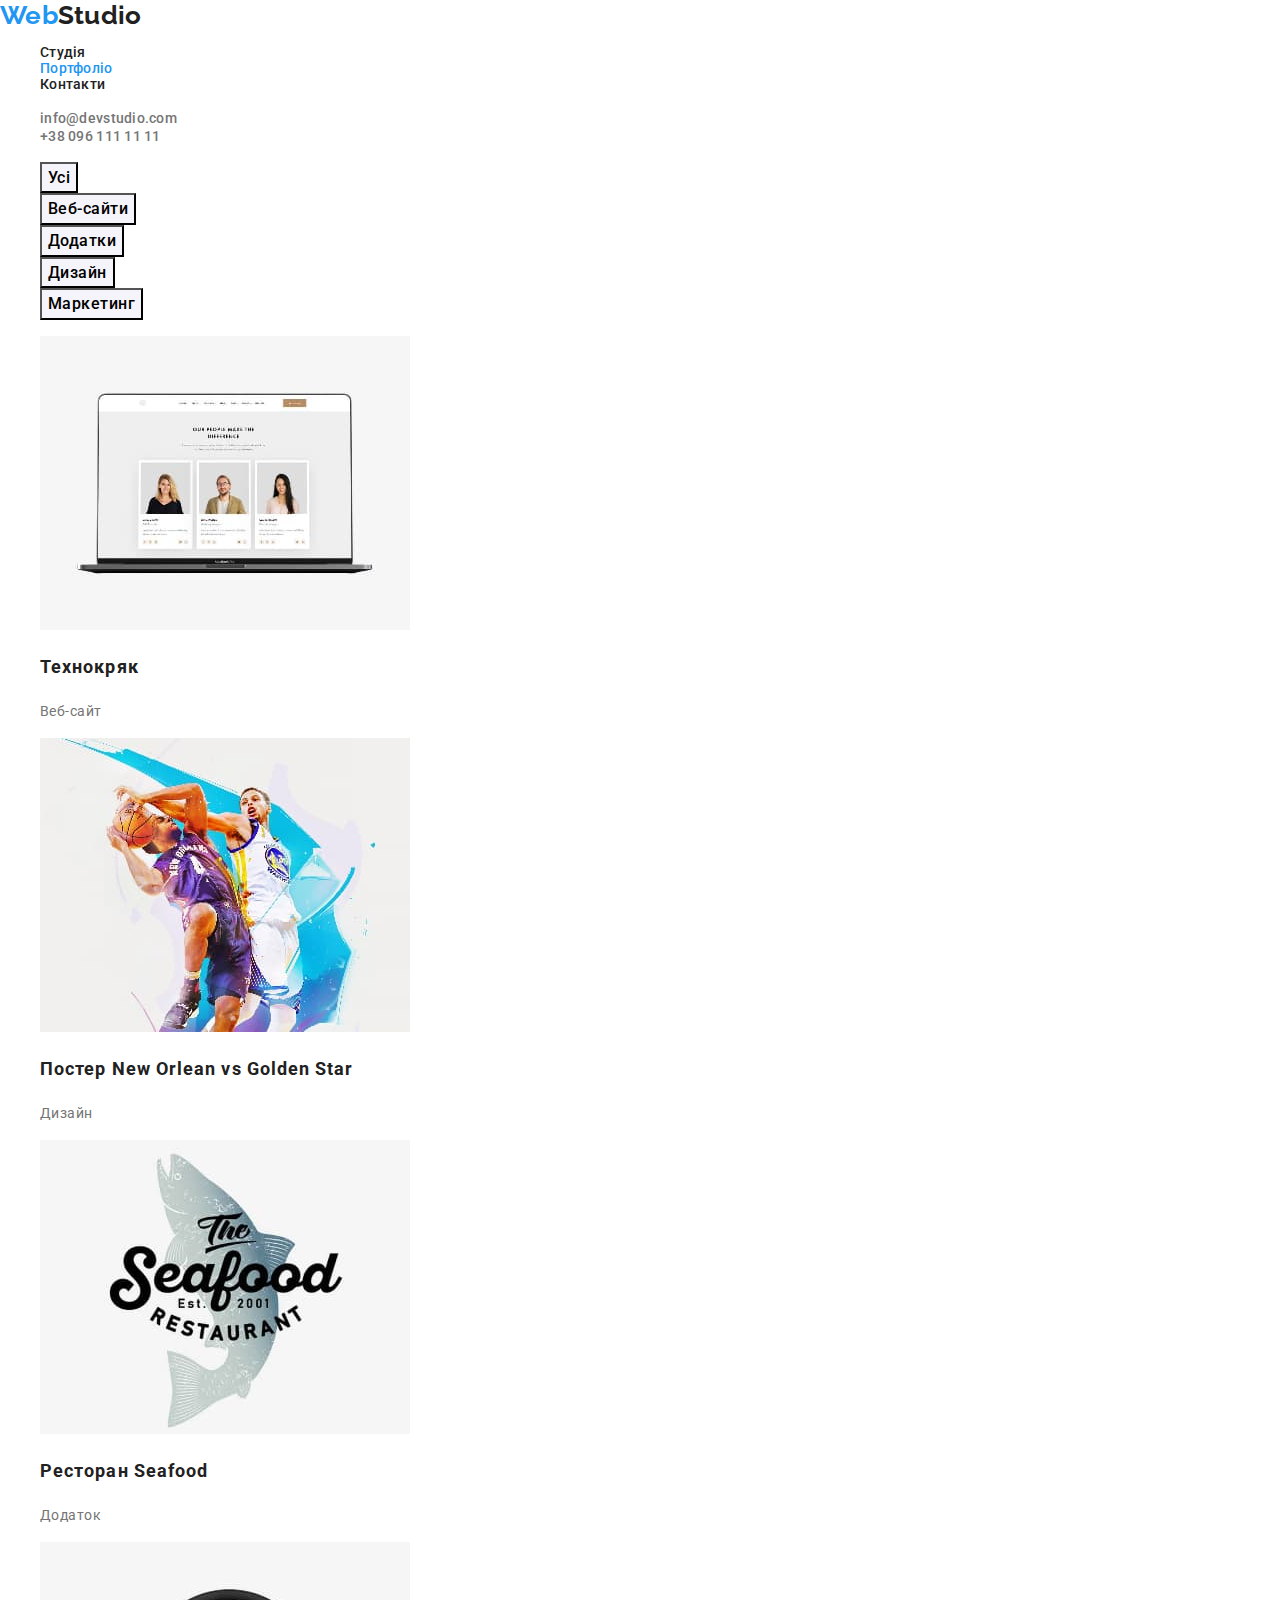
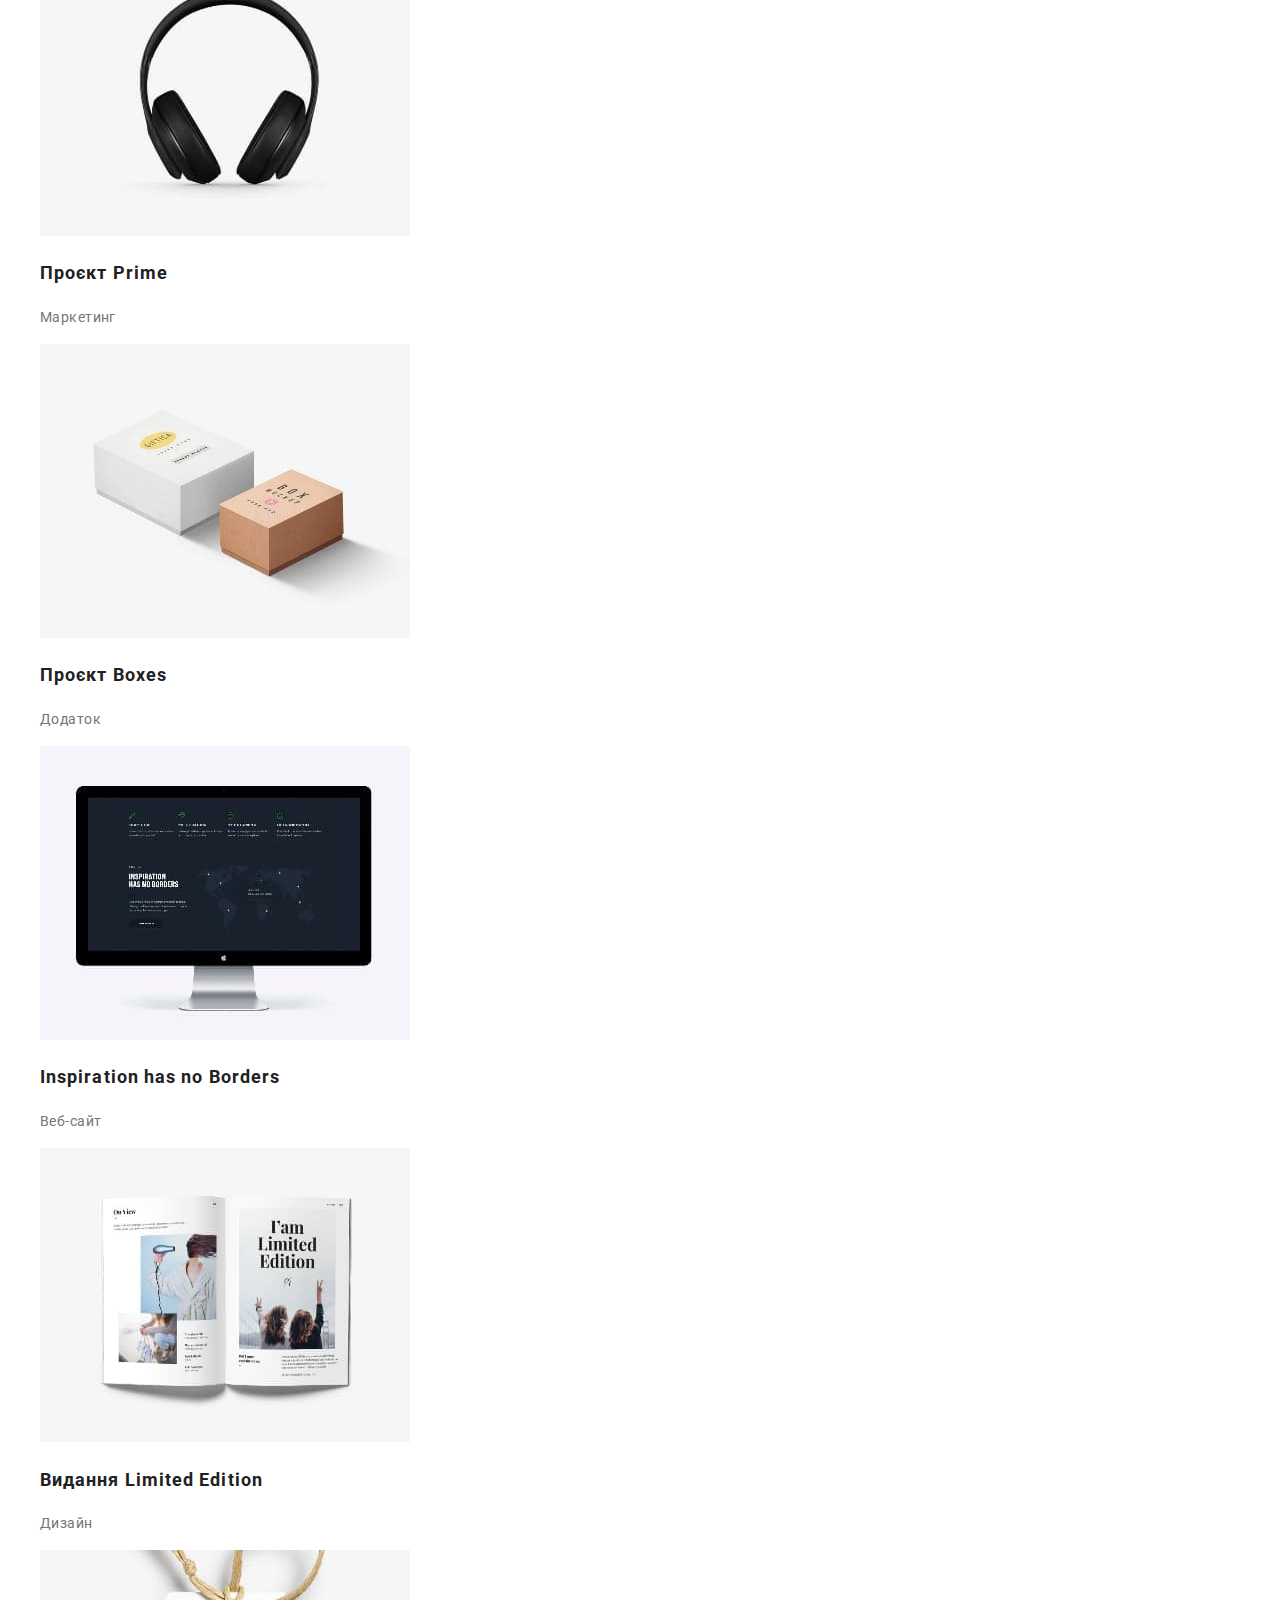
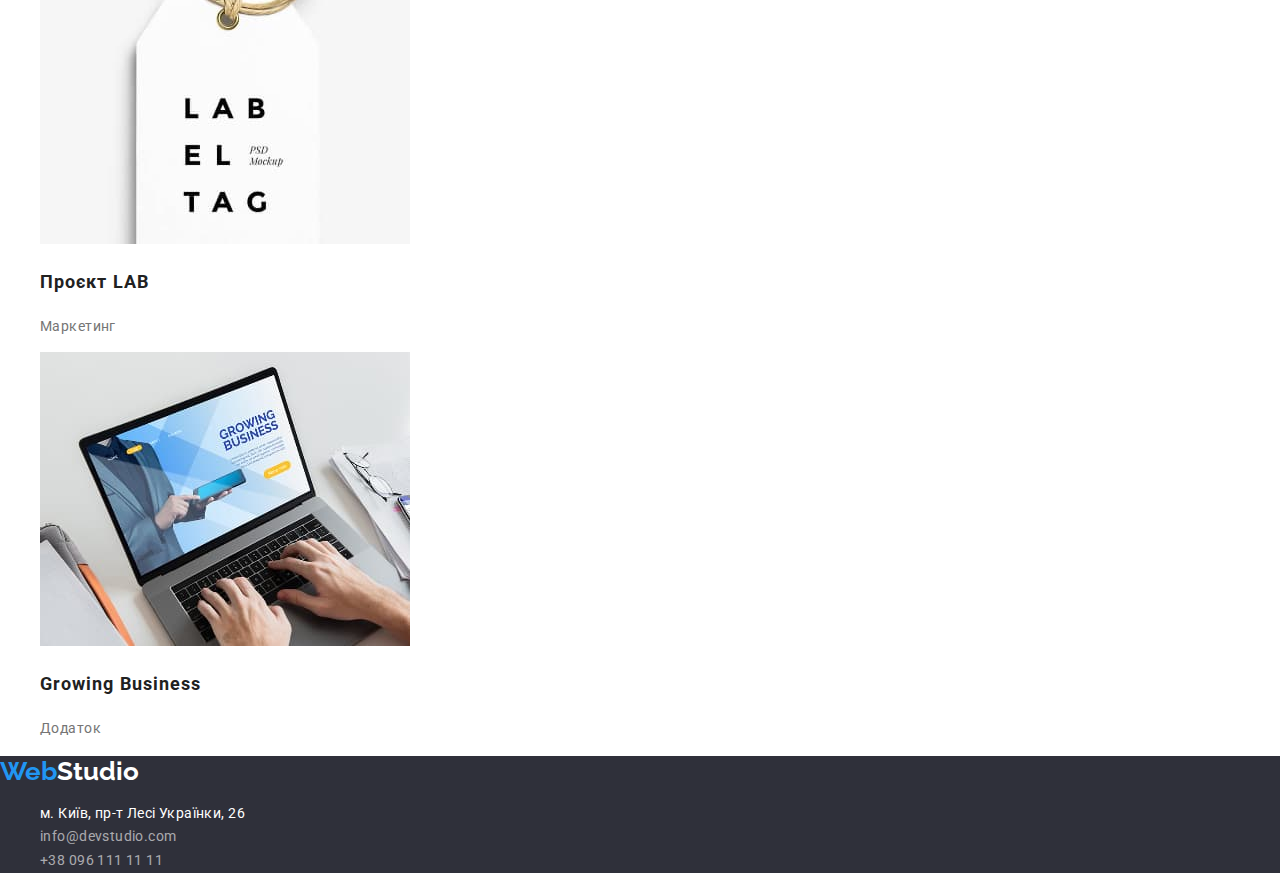
==== portfolio.html @ fc0e8770 "#1" ====
<!DOCTYPE html>
<html lang="en">

<head>
    <meta charset="UTF-8">
    <meta http-equiv="X-UA-Compatible" content="IE=edge">
    <meta name="viewport" content="width=device-width, initial-scale=1.0">

    <link rel="preconnect" href="https://fonts.googleapis.com">
    <link rel="preconnect" href="https://fonts.gstatic.com" crossorigin>
    <link
        href="https://fonts.googleapis.com/css2?family=Raleway:wght@700&family=Roboto:wght@400;500;700;900&display=swap"
        rel="stylesheet">

    <link rel="stylesheet"
        href="https://cdnjs.cloudflare.com/ajax/libs/modern-normalize/1.1.0/modern-normalize.min.css">

    <link rel="stylesheet" href="./css/styles.css">

    <title>Document</title>
</head>

<body>

    <header class="header">

        <nav class="header__nav">

            <a href="/" class="logo link"><span class="article">Web</span>Studio</a>

            <ul class="menu list">
                <li><a href="./index.html" class="menu__nav link">Студія</a></li>
                <li><a href="./portfolio.html" class="menu__nav menu__active link">Портфоліо</a></li>
                <li><a href="#" class="menu__nav link">Контакти</a></li>
            </ul>

        </nav>

        <ul class="contacts list">
            <li> <a href="mailto:info@devstudio.com" class="contacts__nav link">info@devstudio.com</a> </li>
            <li> <a href="tel:+380961111111" class="contacts__nav link">+38 096 111 11 11</a> </li>
        </ul>

    </header>

    <main>

        <section class="section">

            <h1 class="section__tittle section__none">Портфоліо</h1>

            <ul class="buttons list">
                <li> <button type="button" class="button">Усі</button> </li>
                <li> <button type="button" class="button">Веб-сайти</button> </li>
                <li> <button type="button" class="button">Додатки</button> </li>
                <li> <button type="button" class="button">Дизайн</button> </li>
                <li> <button type="button" class="button">Маркетинг</button> </li>
            </ul>

            <ul class="portfolio list">
                <li class="portfolio__example">
                    <a href="" class="link">
                        <img src="./images/portfolio1.jpg" alt="WebSite" width="370" height="294">
                        <h2 class="portfolio__tittle">Технокряк</h2>
                        <p class="text">Веб-сайт</p>
                    </a>
                </li>
                <li class="portfolio__example">
                    <a href="" class="link">
                        <img src="./images/portfolio2.jpg" alt="WebSite" width="370" height="294">
                        <h2 class="portfolio__tittle">Постер New Orlean vs Golden Star</h2>
                        <p class="text">Дизайн</p>
                    </a>
                </li>
                <li class="portfolio__example">
                    <a href="" class="link">
                        <img src="./images/portfolio3.jpg" alt="WebSite" width="370" height="294">
                        <h2 class="portfolio__tittle">Ресторан Seafood</h2>
                        <p class="text">Додаток</p>
                    </a>
                </li>
                <li class="portfolio__example">
                    <a href="" class="link">
                        <img src="./images/portfolio4.jpg" alt="WebSite" width="370" height="294">
                        <h2 class="portfolio__tittle">Проєкт Prime</h2>
                        <p class="text">Маркетинг</p>
                    </a>
                </li>
                <li class="portfolio__example">
                    <a href="" class="link">
                        <img src="./images/portfolio5.jpg" alt="WebSite" width="370" height="294">
                        <h2 class="portfolio__tittle">Проєкт Boxes</h2>
                        <p class="text">Додаток</p>
                    </a>
                </li>
                <li class="portfolio__example">
                    <a href="" class="link">
                        <img src="./images/portfolio6.jpg" alt="WebSite" width="370" height="294">
                        <h2 class="portfolio__tittle">Inspiration has no Borders</h2>
                        <p class="text">Веб-сайт</p>
                    </a>
                </li>
                <li class="portfolio__example">
                    <a href="" class="link">
                        <img src="./images/portfolio7.jpg" alt="WebSite" width="370" height="294">
                        <h2 class="portfolio__tittle">Видання Limited Edition</h2>
                        <p class="text">Дизайн</p>
                    </a>
                </li>
                <li class="portfolio__example">
                    <a href="" class="link">
                        <img src="./images/portfolio8.jpg" alt="WebSite" width="370" height="294">
                        <h2 class="portfolio__tittle">Проєкт LAB</h2>
                        <p class="text">Маркетинг</p>
                    </a>
                </li>
                <li class="portfolio__example">
                    <a href="" class="link">
                        <img src="./images/portfolio9.jpg" alt="WebSite" width="370" height="294">
                        <h2 class="portfolio__tittle">Growing Business</h2>
                        <p class="text">Додаток</p>
                    </a>
                </li>
            </ul>

        </section>

    </main>


    <footer class="footer">

        <a href="/" class="logo link"><span class="footer__art">Web</span><span class="footer__secart">Studio</span></a>

        <address class="address">
            <ul class="address__book list">
                <li> <a href="" class="address__nav link"> м. Київ, пр-т Лесі Українки, 26 </a> </li>

                <li> <a href="mailto:info@devstudio.com" class="address__link link">info@devstudio.com</a> </li>

                <li> <a href="tel:+380961111111" class="address__tel link">+38 096 111 11 11</a> </li>
            </ul>
        </address>

    </footer>

</body>

</html>
---- css/styles.css ----
:root {
    --main-color: #212121;
    --main-text-color: #757575;
    --second-color: #2196F3;
    --white-text-color: #FFFFFF;
    --background-color: #2F303A;
    --background-team: #F5F4FA;
    --footer-text-color: rgba(255, 255, 255, 0.6);
    --background-button: #F5F4FA;
}

*,
*::before,
*::after {
    box-sizing: inherit;
}

body {
    font-family: 'Roboto', sans-serif;
    color: var(--main-text-color);
}

.link {
    text-decoration: none;
}

.list {
    list-style-type: none;
}

/* Container */

.container {
    width: 1170px;
    margin-left: 15px;
    margin-right: 15px;
}

/* Logo */

.logo {
    font-family: 'Raleway', sans-serif;
    font-weight: 700;
    font-size: 26px;
    line-height: 1.2;

    color: var(--main-color);
}

.article,
.footer__art {
    color: var(--second-color);
}

/* Text */

.text {
    font-size: 14px;
    line-height: 1.7;
    letter-spacing: 0.03em;

    color: var(--main-text-color);
}

/* Buttons */

.main__button {
    font-weight: 700;
    font-size: 16px;
    line-height: 1.9;
    letter-spacing: 0.06em;

    background-color: var(--second-color);
    color: var(--white-text-color);

    text-align: center;
    cursor: pointer;

}

.buttons {}

.button {
    font-weight: 500;
    font-size: 16px;
    line-height: 1.6;
    letter-spacing: 0.03em;
    background-color: var(--background-button);

    text-align: center;
    cursor: pointer;
}

.button:hover,
.button:focus {
    background-color: var(--second-color);
    color: var(--white-text-color);
}

/* Header */

.header {}

.header__nav {
    font-weight: 500;
    font-size: 14px;
    line-height: 1.14;
    letter-spacing: 0.02em;

    color: var(--main-color);
}

/* Menu */

.menu {
    cursor: pointer;
}

.menu__nav {
    color: var(--main-color);
}

.menu__nav:hover,
.menu__nav:focus {
    color: var(--second-color);
}

.menu__active {
    color: var(--second-color);
}

/* Contacts */

.contacts {
    cursor: pointer;
}

.contacts__nav {
    font-weight: 500;
    font-size: 14px;
    line-height: 1.14;
    letter-spacing: 0.02em;
    color: var(--main-text-color);
}

.contacts__nav:hover,
.contacts__nav:focus {
    color: var(--second-color);
}

/* Main */

.main {
    background-color: var(--background-color);
}

.main__tittle {
    font-weight: 900;
    font-size: 44px;
    line-height: 1.36;
    letter-spacing: 0.06em;

    color: var(--white-text-color);

    text-align: center;
    text-transform: uppercase;
}

/* Section */

.section {}

.section__tittle {
    font-weight: 700;
    font-size: 36px;
    line-height: 1.6;
    letter-spacing: 0.03em;
    color: var(--main-color);

    text-align: center;
}

.section__none {
    display: none;
}

/* Features */

.features {}

.features__story {}

.features__tittle {
    font-weight: 700;
    font-size: 14px;
    line-height: 1.14;
    letter-spacing: 0.03em;
    color: var(--main-color);

    text-transform: uppercase;
}

/* Projects */

.projects {}

.projects__example {}

/* Team */

.team {}

.team__person {}

.person__img {}

.person__name {
    font-weight: 500;
    font-size: 16px;
    line-height: 1.2;
    letter-spacing: 0.03em;

    color: var(--main-color);
}

/* Portfolio */

.portfolio {}

.portfolio__example {}

.portfolio__tittle {
    font-weight: 700;
    font-size: 18px;
    line-height: 2;
    letter-spacing: 0.06em;

    color: var(--main-color);
}

/* Footer */

.footer {
    background-color: var(--background-color);
}

.footer__secart {
    color: var(--white-text-color);
}

/* Address */

.address {
    font-style: normal;
}

.address__book {
    font-size: 14px;
    line-height: 1.7;
    letter-spacing: 0.03em;
}

.address__nav {
    color: var(--white-text-color);
}

.address__link,
.address__tel {
    color: var(--footer-text-color);
}

.address__link:
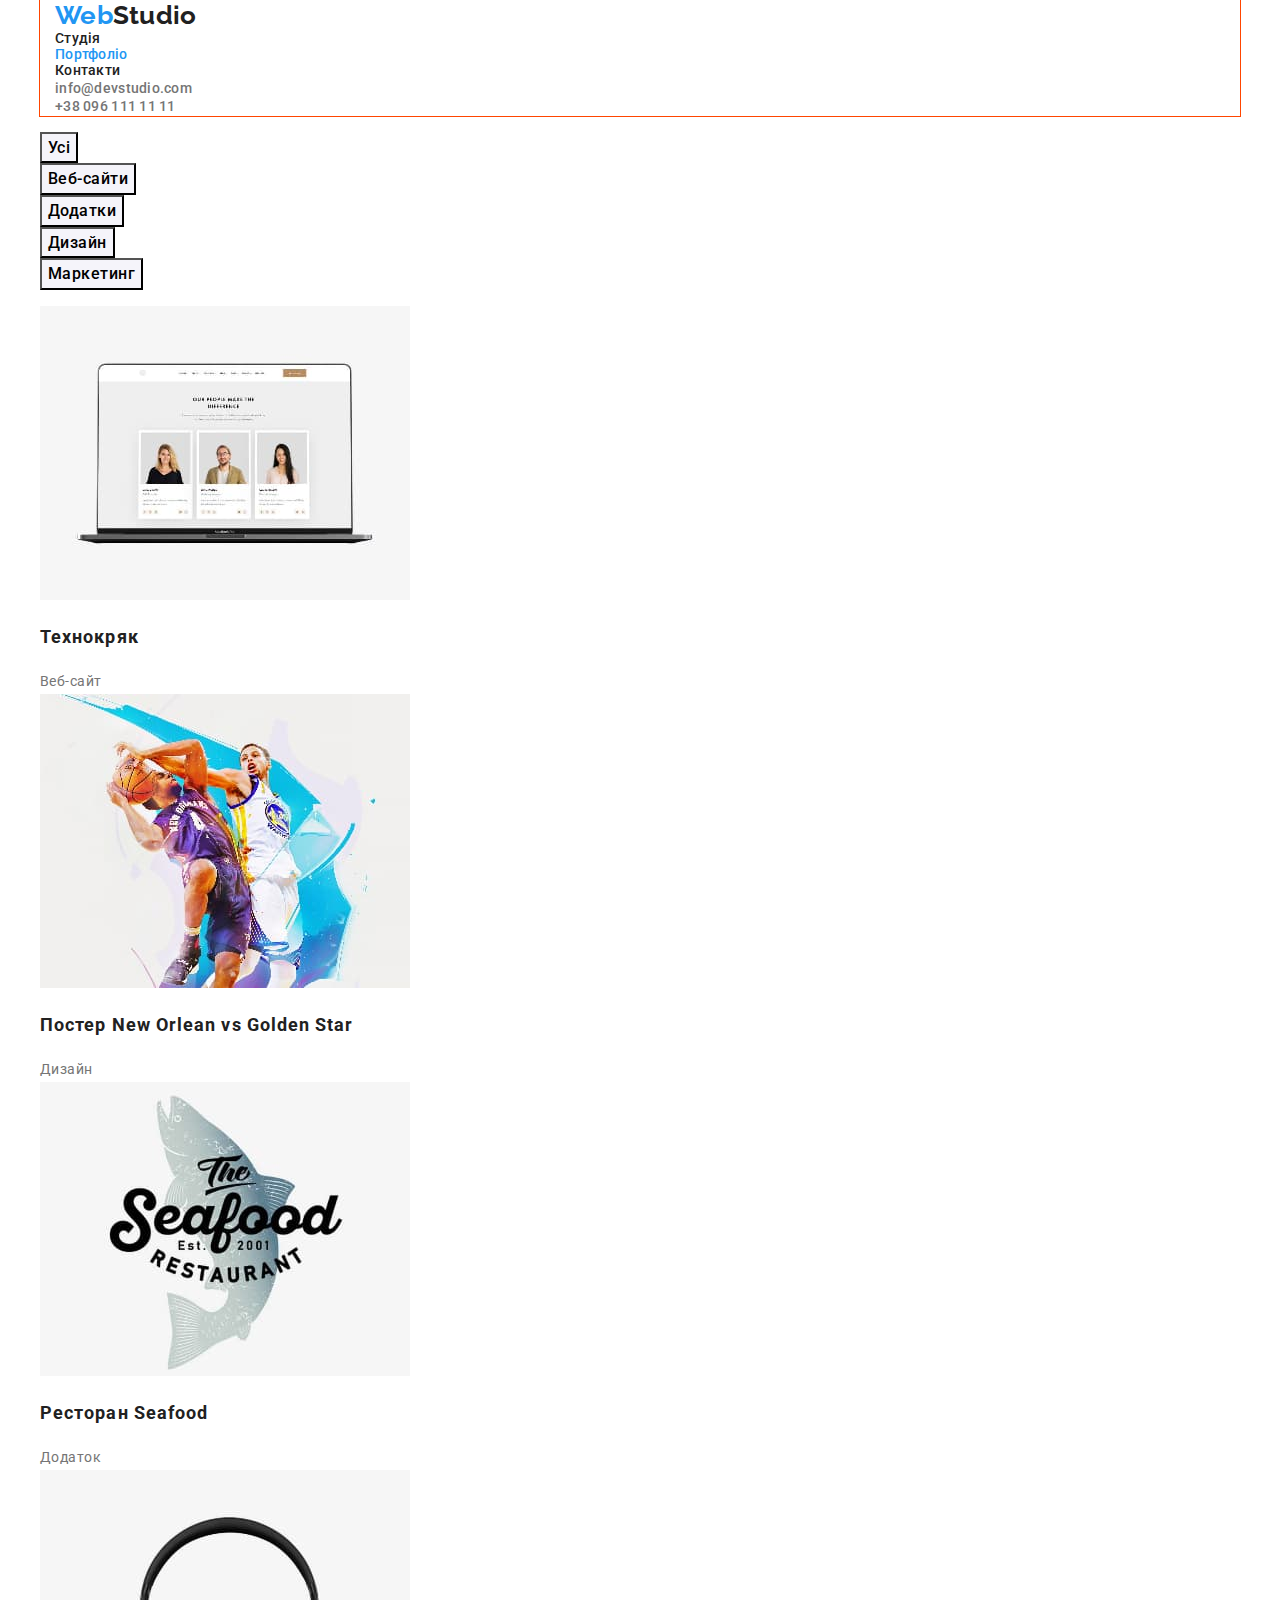
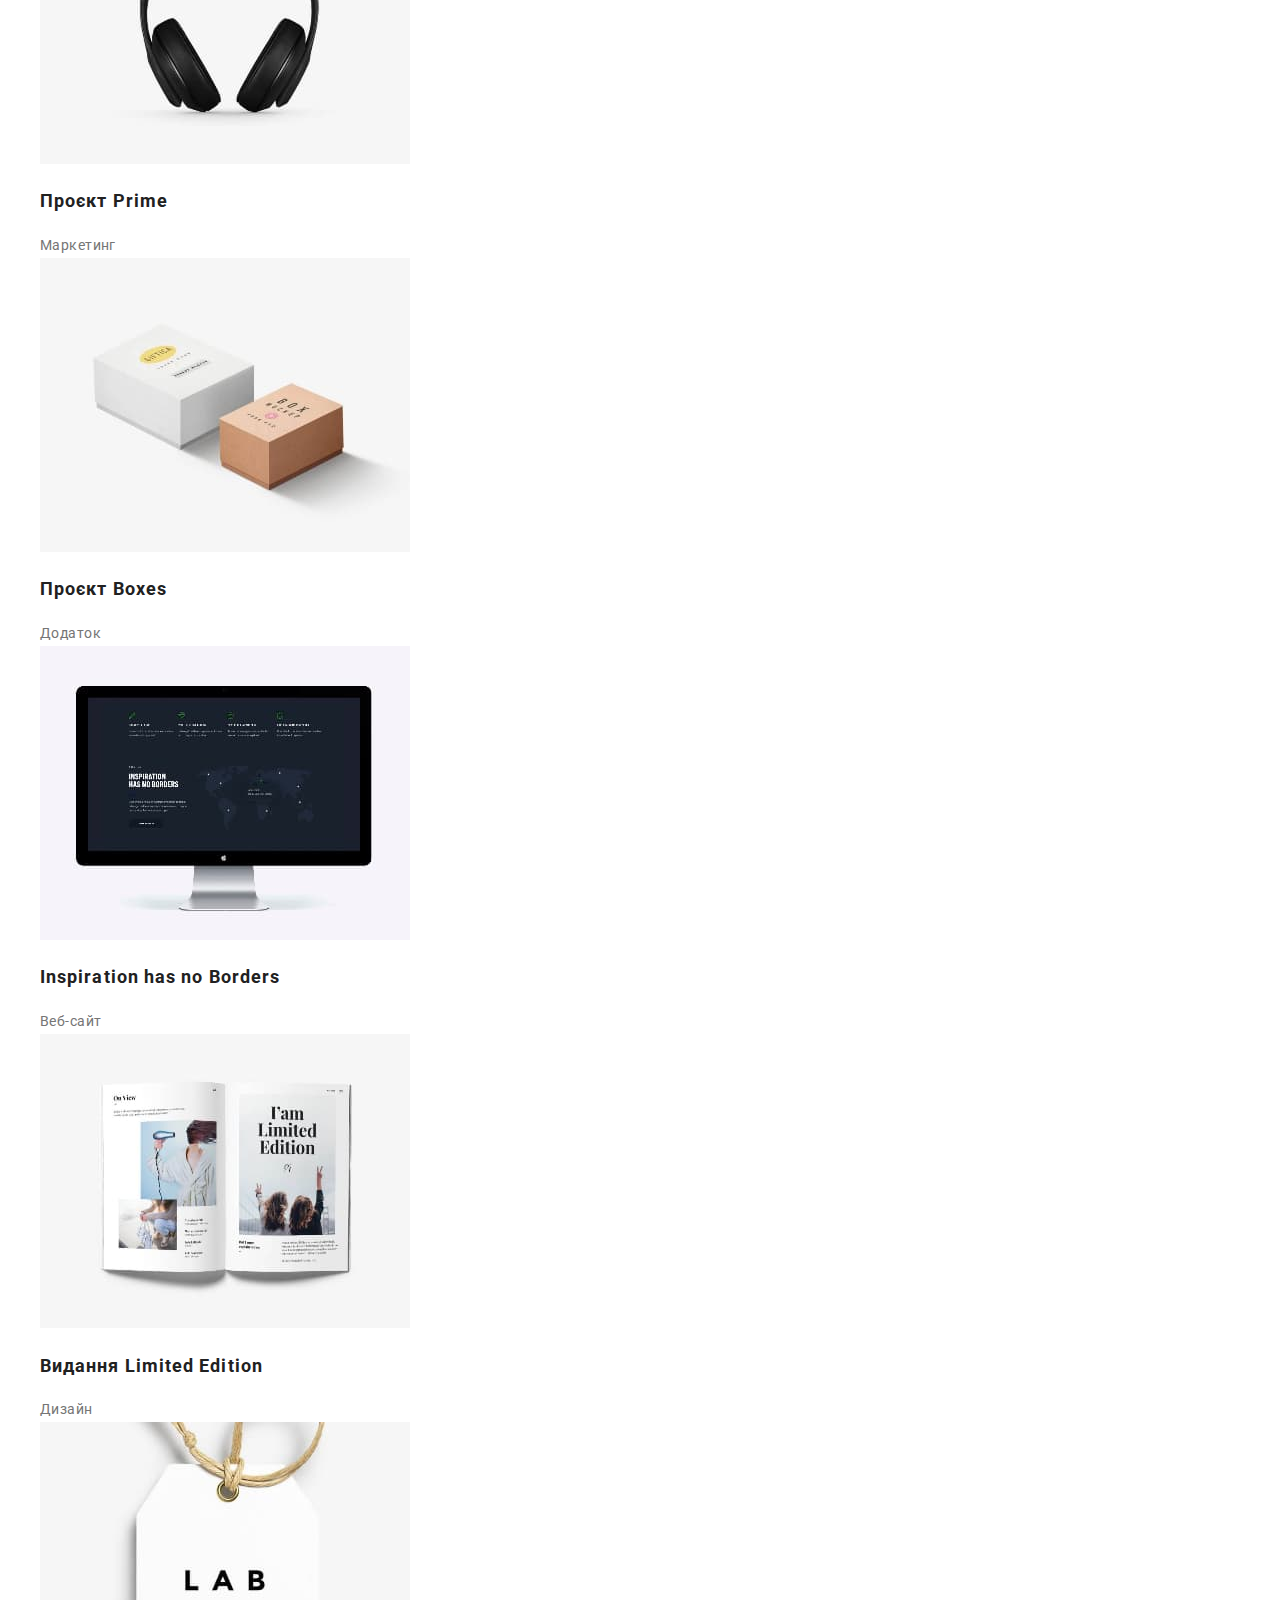
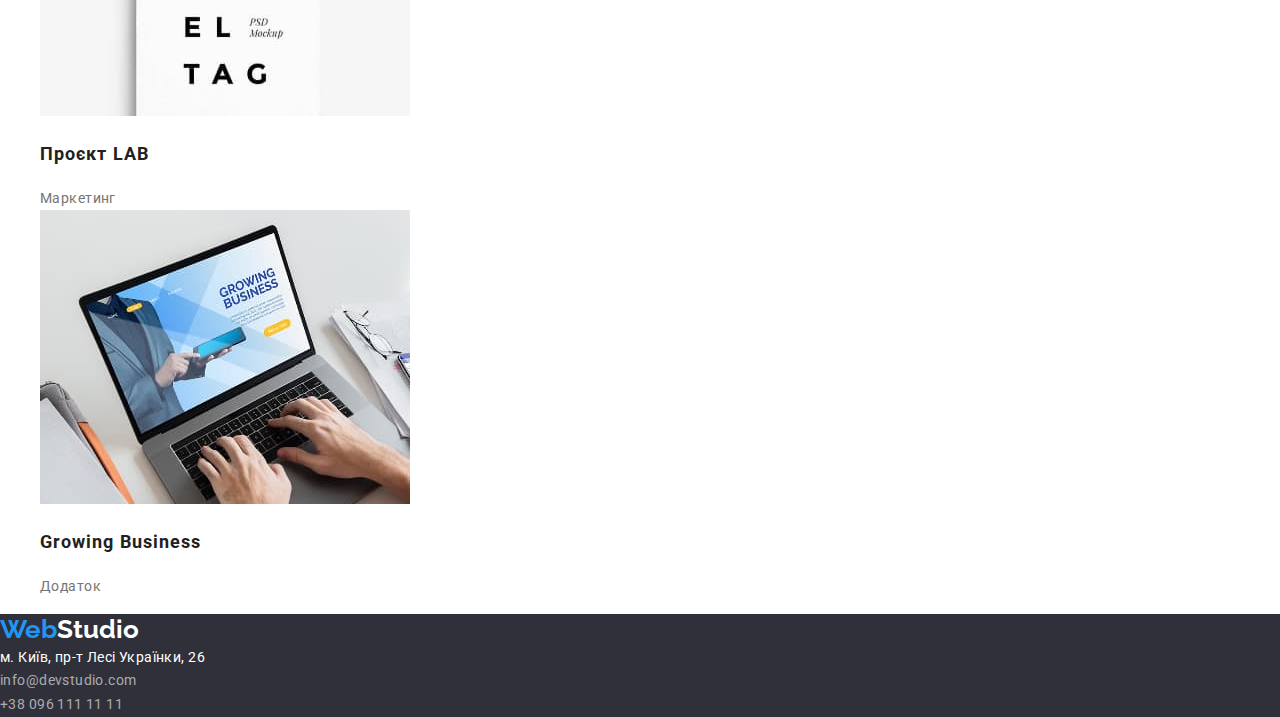
==== commit 8b6ed0d7: "#2" ====
--- a/portfolio.html
+++ b/portfolio.html
@@ -24,22 +24,24 @@
 
     <header class="header">
 
-        <nav class="header__nav">
+        <div class="container">
+            <nav class="header__nav">
 
-            <a href="/" class="logo link"><span class="article">Web</span>Studio</a>
+                <a href="/" class="logo link"><span class="article">Web</span>Studio</a>
 
-            <ul class="menu list">
-                <li><a href="./index.html" class="menu__nav link">Студія</a></li>
-                <li><a href="./portfolio.html" class="menu__nav menu__active link">Портфоліо</a></li>
-                <li><a href="#" class="menu__nav link">Контакти</a></li>
+                <ul class="menu list">
+                    <li><a href="./index.html" class="menu__nav link">Студія</a></li>
+                    <li><a href="./portfolio.html" class="menu__nav menu__active link">Портфоліо</a></li>
+                    <li><a href="#" class="menu__nav link">Контакти</a></li>
+                </ul>
+
+            </nav>
+
+            <ul class="contacts list">
+                <li> <a href="mailto:info@devstudio.com" class="contacts__nav link">info@devstudio.com</a> </li>
+                <li> <a href="tel:+380961111111" class="contacts__nav link">+38 096 111 11 11</a> </li>
             </ul>
-
-        </nav>
-
-        <ul class="contacts list">
-            <li> <a href="mailto:info@devstudio.com" class="contacts__nav link">info@devstudio.com</a> </li>
-            <li> <a href="tel:+380961111111" class="contacts__nav link">+38 096 111 11 11</a> </li>
-        </ul>
+        </div>
 
     </header>
 
--- a/css/styles.css
+++ b/css/styles.css
@@ -32,8 +32,11 @@
 
 .container {
     width: 1170px;
-    margin-left: 15px;
-    margin-right: 15px;
+    padding-left: 15px;
+    padding-right: 15px;
+    margin: 0 auto;
+
+    outline: 1px solid orangered;
 }
 
 /* Logo */
@@ -55,6 +58,8 @@
 /* Text */
 
 .text {
+    margin: 0;
+
     font-size: 14px;
     line-height: 1.7;
     letter-spacing: 0.03em;
@@ -102,6 +107,7 @@
 .header {}
 
 .header__nav {
+
     font-weight: 500;
     font-size: 14px;
     line-height: 1.14;
@@ -114,6 +120,8 @@
 
 .menu {
     cursor: pointer;
+    margin: 0;
+    padding: 0;
 }
 
 .menu__nav {
@@ -133,6 +141,8 @@
 
 .contacts {
     cursor: pointer;
+    margin: 0;
+    padding: 0;
 }
 
 .contacts__nav {
@@ -155,6 +165,8 @@
 }
 
 .main__tittle {
+    margin: 0;
+
     font-weight: 900;
     font-size: 44px;
     line-height: 1.36;
@@ -171,6 +183,8 @@
 .section {}
 
 .section__tittle {
+    margin: 0;
+
     font-weight: 700;
     font-size: 36px;
     line-height: 1.6;
@@ -186,11 +200,16 @@
 
 /* Features */
 
-.features {}
+.features {
+    margin: 0;
+    padding-left: 0;
+}
 
 .features__story {}
 
 .features__tittle {
+    margin: 0;
+
     font-weight: 700;
     font-size: 14px;
     line-height: 1.14;
@@ -202,19 +221,27 @@
 
 /* Projects */
 
-.projects {}
+.projects {
+    margin: 0;
+    padding-left: 0;
+}
 
 .projects__example {}
 
 /* Team */
 
-.team {}
+.team {
+    margin: 0;
+    padding-left: 0;
+}
 
 .team__person {}
 
 .person__img {}
 
 .person__name {
+    margin: 0;
+
     font-weight: 500;
     font-size: 16px;
     line-height: 1.2;
@@ -255,6 +282,9 @@
 }
 
 .address__book {
+    margin: 0;
+    padding-left: 0;
+
     font-size: 14px;
     line-height: 1.7;
     letter-spacing: 0.03em;
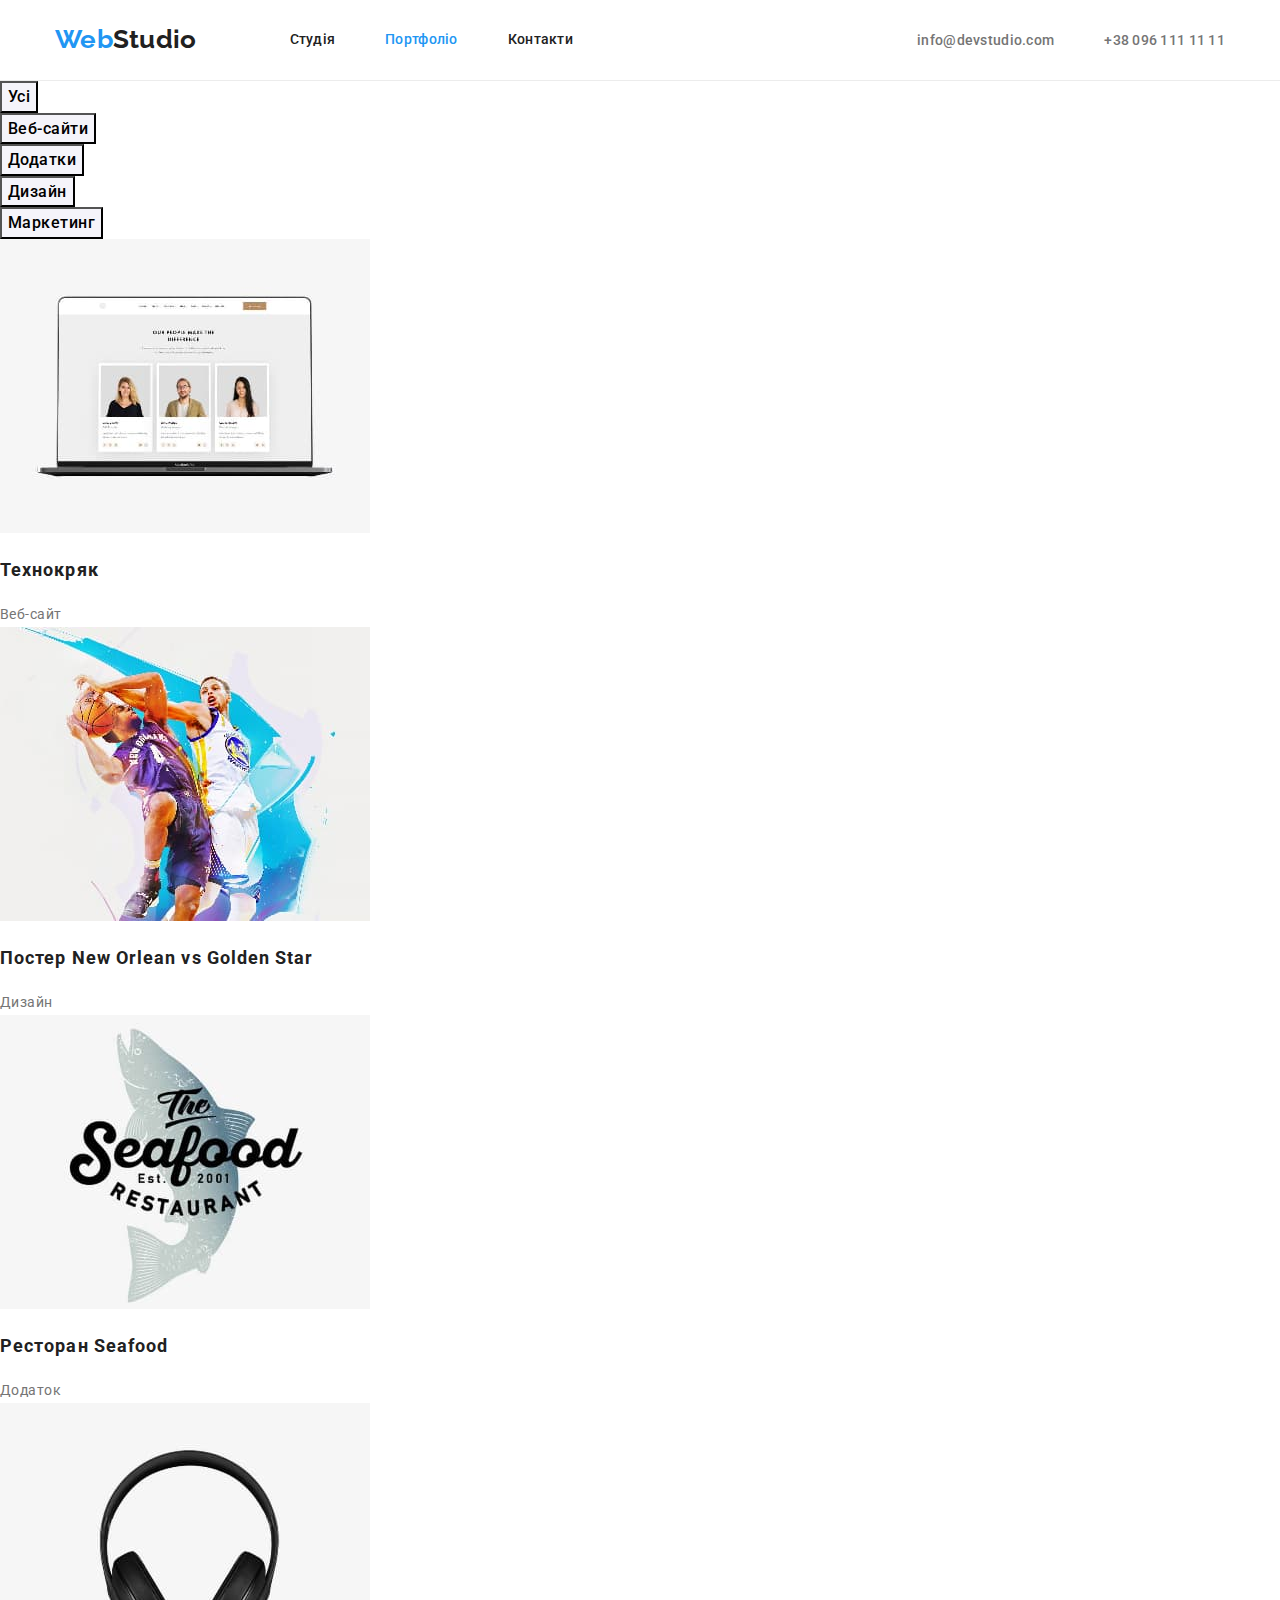
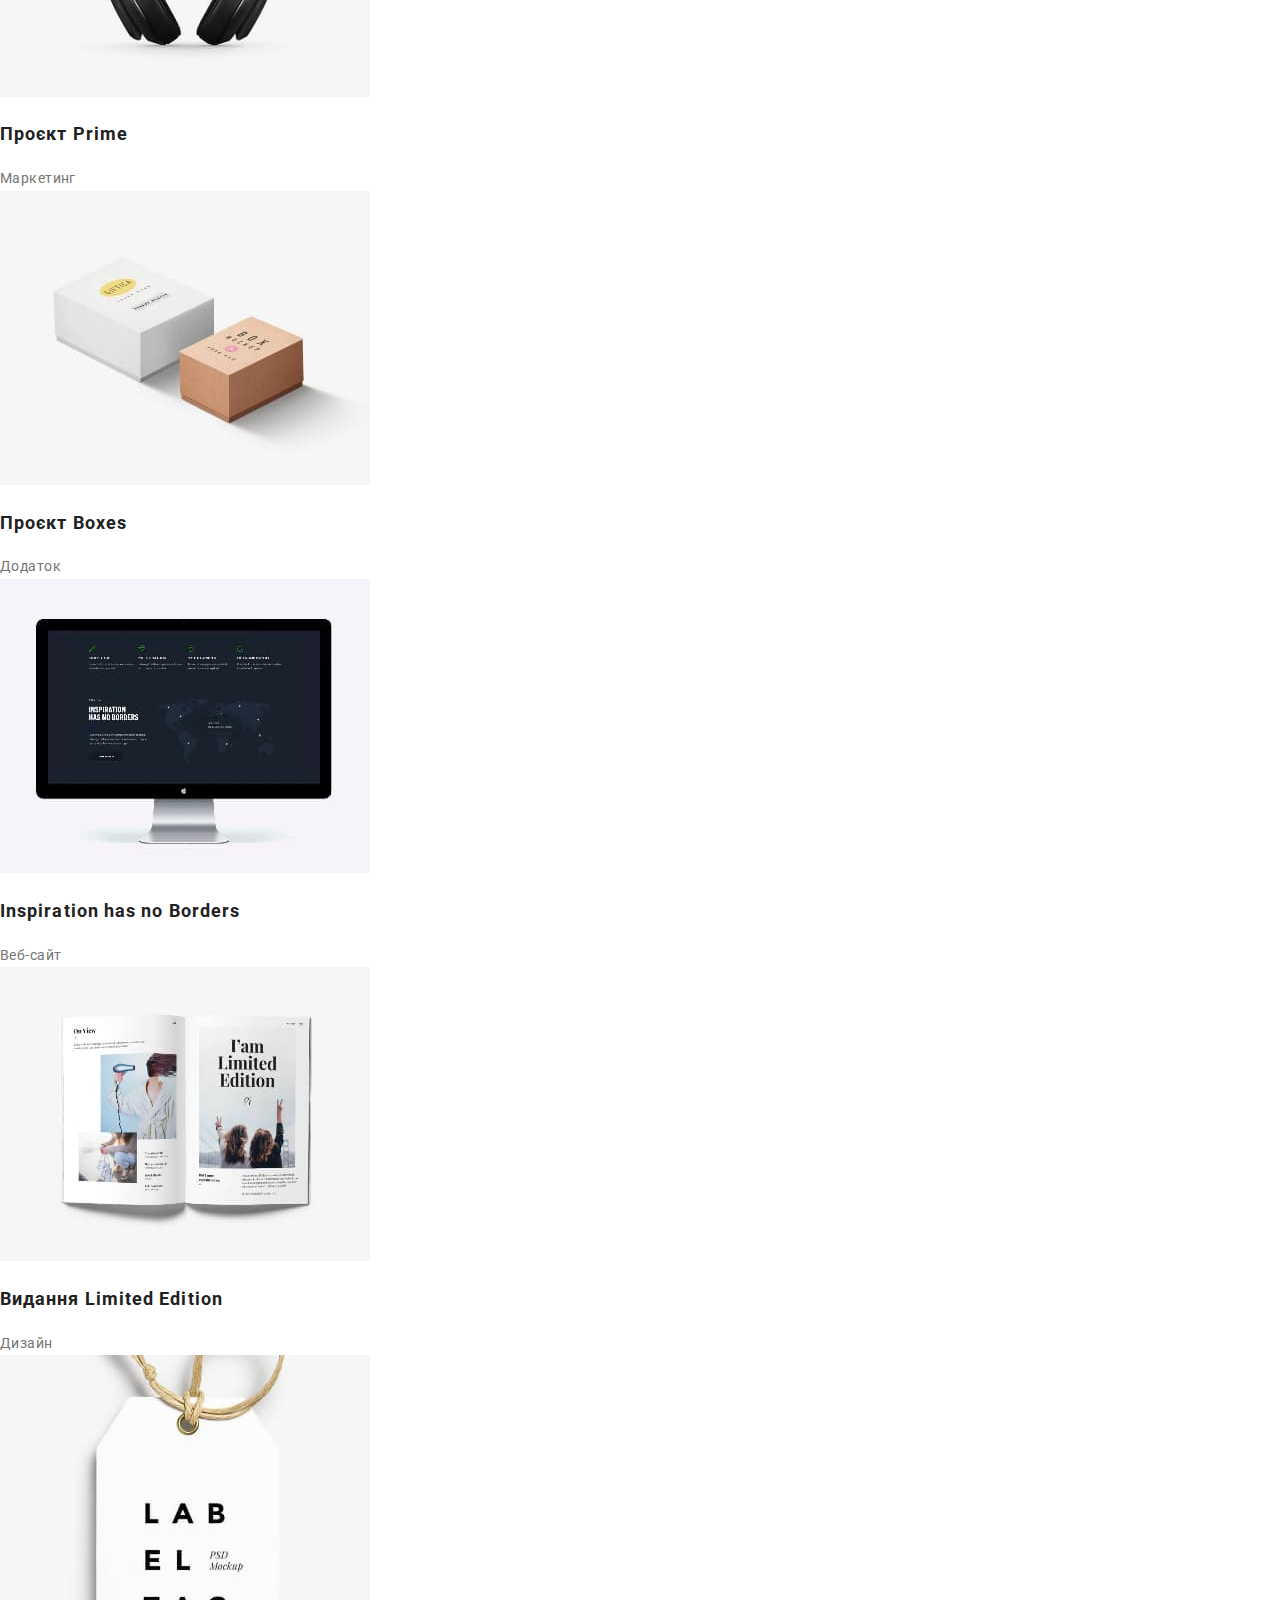
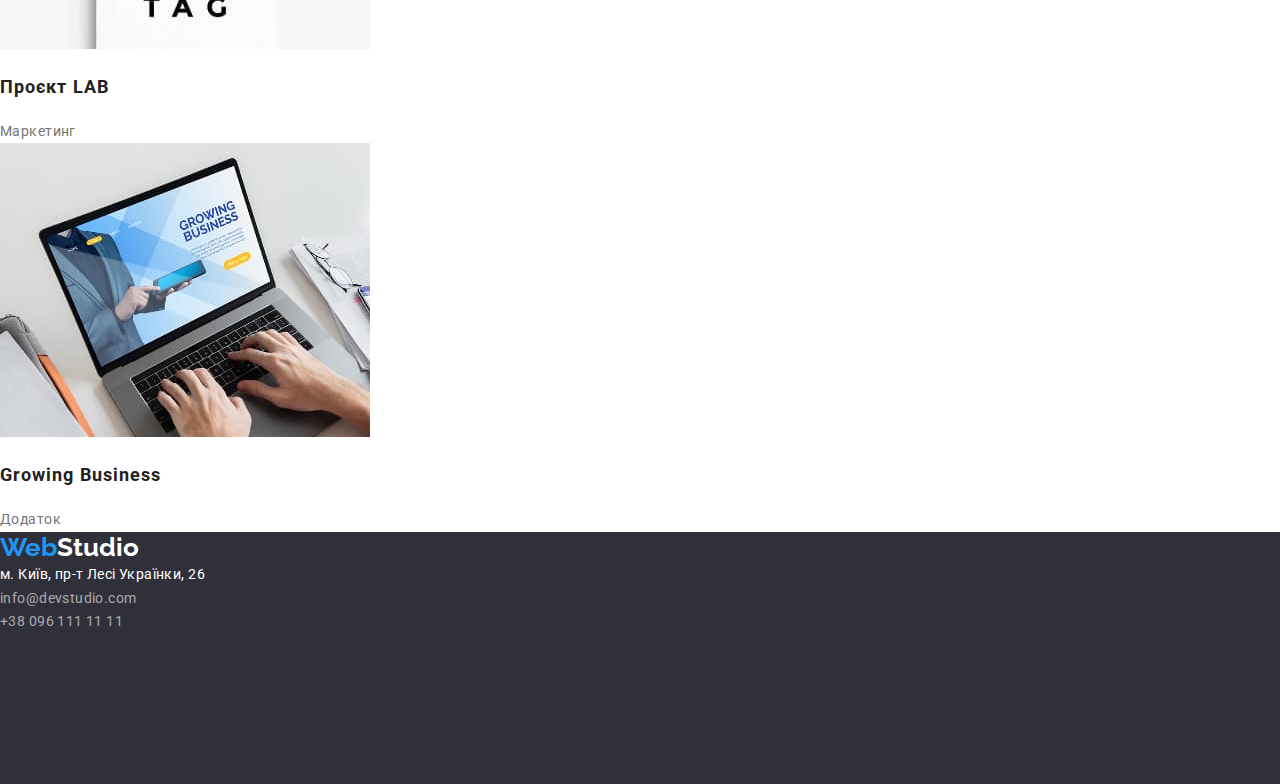
==== commit 26c2bf11: "#3" ====
--- a/portfolio.html
+++ b/portfolio.html
@@ -24,22 +24,23 @@
 
     <header class="header">
 
-        <div class="container">
+        <div class="container page__header">
             <nav class="header__nav">
 
                 <a href="/" class="logo link"><span class="article">Web</span>Studio</a>
 
                 <ul class="menu list">
-                    <li><a href="./index.html" class="menu__nav link">Студія</a></li>
-                    <li><a href="./portfolio.html" class="menu__nav menu__active link">Портфоліо</a></li>
-                    <li><a href="#" class="menu__nav link">Контакти</a></li>
+                    <li class="item"><a href="./index.html" class="menu__nav link">Студія</a></li>
+                    <li class="item"><a href="./portfolio.html" class="menu__nav menu__active link">Портфоліо</a></li>
+                    <li class="item"><a href="#" class="menu__nav link">Контакти</a></li>
                 </ul>
 
             </nav>
 
             <ul class="contacts list">
-                <li> <a href="mailto:info@devstudio.com" class="contacts__nav link">info@devstudio.com</a> </li>
-                <li> <a href="tel:+380961111111" class="contacts__nav link">+38 096 111 11 11</a> </li>
+                <li class="item"> <a href="mailto:info@devstudio.com" class="contacts__nav link">info@devstudio.com</a>
+                </li>
+                <li class="item"> <a href="tel:+380961111111" class="contacts__nav link">+38 096 111 11 11</a> </li>
             </ul>
         </div>
 
--- a/css/styles.css
+++ b/css/styles.css
@@ -25,6 +25,8 @@
 }
 
 .list {
+    margin: 0;
+    padding: 0;
     list-style-type: none;
 }
 
@@ -35,8 +37,6 @@
     padding-left: 15px;
     padding-right: 15px;
     margin: 0 auto;
-
-    outline: 1px solid orangered;
 }
 
 /* Logo */
@@ -70,10 +70,15 @@
 /* Buttons */
 
 .main__button {
+    padding: 10px 32px;
+    margin-bottom: 200px;
+
     font-weight: 700;
     font-size: 16px;
     line-height: 1.9;
     letter-spacing: 0.06em;
+    border-radius: 4px;
+    border: none;
 
     background-color: var(--second-color);
     color: var(--white-text-color);
@@ -86,6 +91,7 @@
 .buttons {}
 
 .button {
+
     font-weight: 500;
     font-size: 16px;
     line-height: 1.6;
@@ -104,9 +110,19 @@
 
 /* Header */
 
-.header {}
+.header {
+    height: 80px;
+    border-bottom: 1px solid #ECECEC;
+}
+
+.page__header {
+    display: flex;
+    align-items: center;
+}
 
 .header__nav {
+    display: flex;
+    align-items: center;
 
     font-weight: 500;
     font-size: 14px;
@@ -119,12 +135,20 @@
 /* Menu */
 
 .menu {
+    display: flex;
+    margin-left: 93px;
+
     cursor: pointer;
-    margin: 0;
-    padding: 0;
+}
+
+.menu .item:not(:last-child) {
+    margin-right: 50px;
 }
 
 .menu__nav {
+    display: block;
+    padding-top: 32px;
+    padding-bottom: 32px;
     color: var(--main-color);
 }
 
@@ -140,9 +164,14 @@
 /* Contacts */
 
 .contacts {
+    display: flex;
+    margin-left: auto;
+
     cursor: pointer;
-    margin: 0;
-    padding: 0;
+}
+
+.contacts .item:not(:last-child) {
+    margin-right: 50px;
 }
 
 .contacts__nav {
@@ -161,11 +190,16 @@
 /* Main */
 
 .main {
+    height: 600px;
+    margin-bottom: 94px;
+    text-align: center;
     background-color: var(--background-color);
 }
 
 .main__tittle {
     margin: 0;
+    margin-bottom: 30px;
+    padding-top: 200px;
 
     font-weight: 900;
     font-size: 44px;
@@ -182,8 +216,14 @@
 
 .section {}
 
+.section:not(:last-child) {
+    margin-bottom: 94px;
+}
+
 .section__tittle {
     margin: 0;
+    margin-bottom: 50px;
+    padding-top: 20px;
 
     font-weight: 700;
     font-size: 36px;
@@ -198,17 +238,30 @@
     display: none;
 }
 
+.section__bgcolor {
+    background-color: var(--background-team);
+}
+
 /* Features */
 
 .features {
     margin: 0;
     padding-left: 0;
+    height: 98px;
+
+    display: flex;
+    justify-content: space-between;
 }
 
 .features__story {}
 
+.features__story:not(:first-child) {
+    margin-left: 30px;
+}
+
 .features__tittle {
     margin: 0;
+    margin-bottom: 10px;
 
     font-weight: 700;
     font-size: 14px;
@@ -224,23 +277,52 @@
 .projects {
     margin: 0;
     padding-left: 0;
+
+    display: flex;
+    justify-content: space-between;
 }
 
 .projects__example {}
 
+.projects__example:not(:first-child) {
+    margin-left: 30px;
+}
+
 /* Team */
 
 .team {
     margin: 0;
     padding-left: 0;
-}
-
-.team__person {}
-
-.person__img {}
+
+    display: flex;
+    justify-content: space-between;
+}
+
+.team__tittle {
+    padding-top: 94px;
+}
+
+.team__person {
+    margin-bottom: 94px;
+
+    background-color: var(--white-text-color);
+}
+
+.team__person:not(:first-child) {
+    margin-left: 30px;
+}
+
+.person__img {
+    margin-bottom: 30px;
+}
+
+.person__item {
+    text-align: center;
+}
 
 .person__name {
     margin: 0;
+    margin-bottom: 10px;
 
     font-weight: 500;
     font-size: 16px;
@@ -250,6 +332,10 @@
     color: var(--main-color);
 }
 
+.inform {
+    margin-bottom: 30px;
+}
+
 /* Portfolio */
 
 .portfolio {}
@@ -268,11 +354,18 @@
 /* Footer */
 
 .footer {
+    height: 252px;
     background-color: var(--background-color);
 }
 
 .footer__secart {
     color: var(--white-text-color);
+}
+
+.logo__item {
+    display: block;
+    padding-top: 60px;
+    padding-bottom: 20px;
 }
 
 /* Address */
@@ -288,6 +381,10 @@
     font-size: 14px;
     line-height: 1.7;
     letter-spacing: 0.03em;
+}
+
+.address__book .item:not(:last-child) {
+    margin-bottom: 9px;
 }
 
 .address__nav {
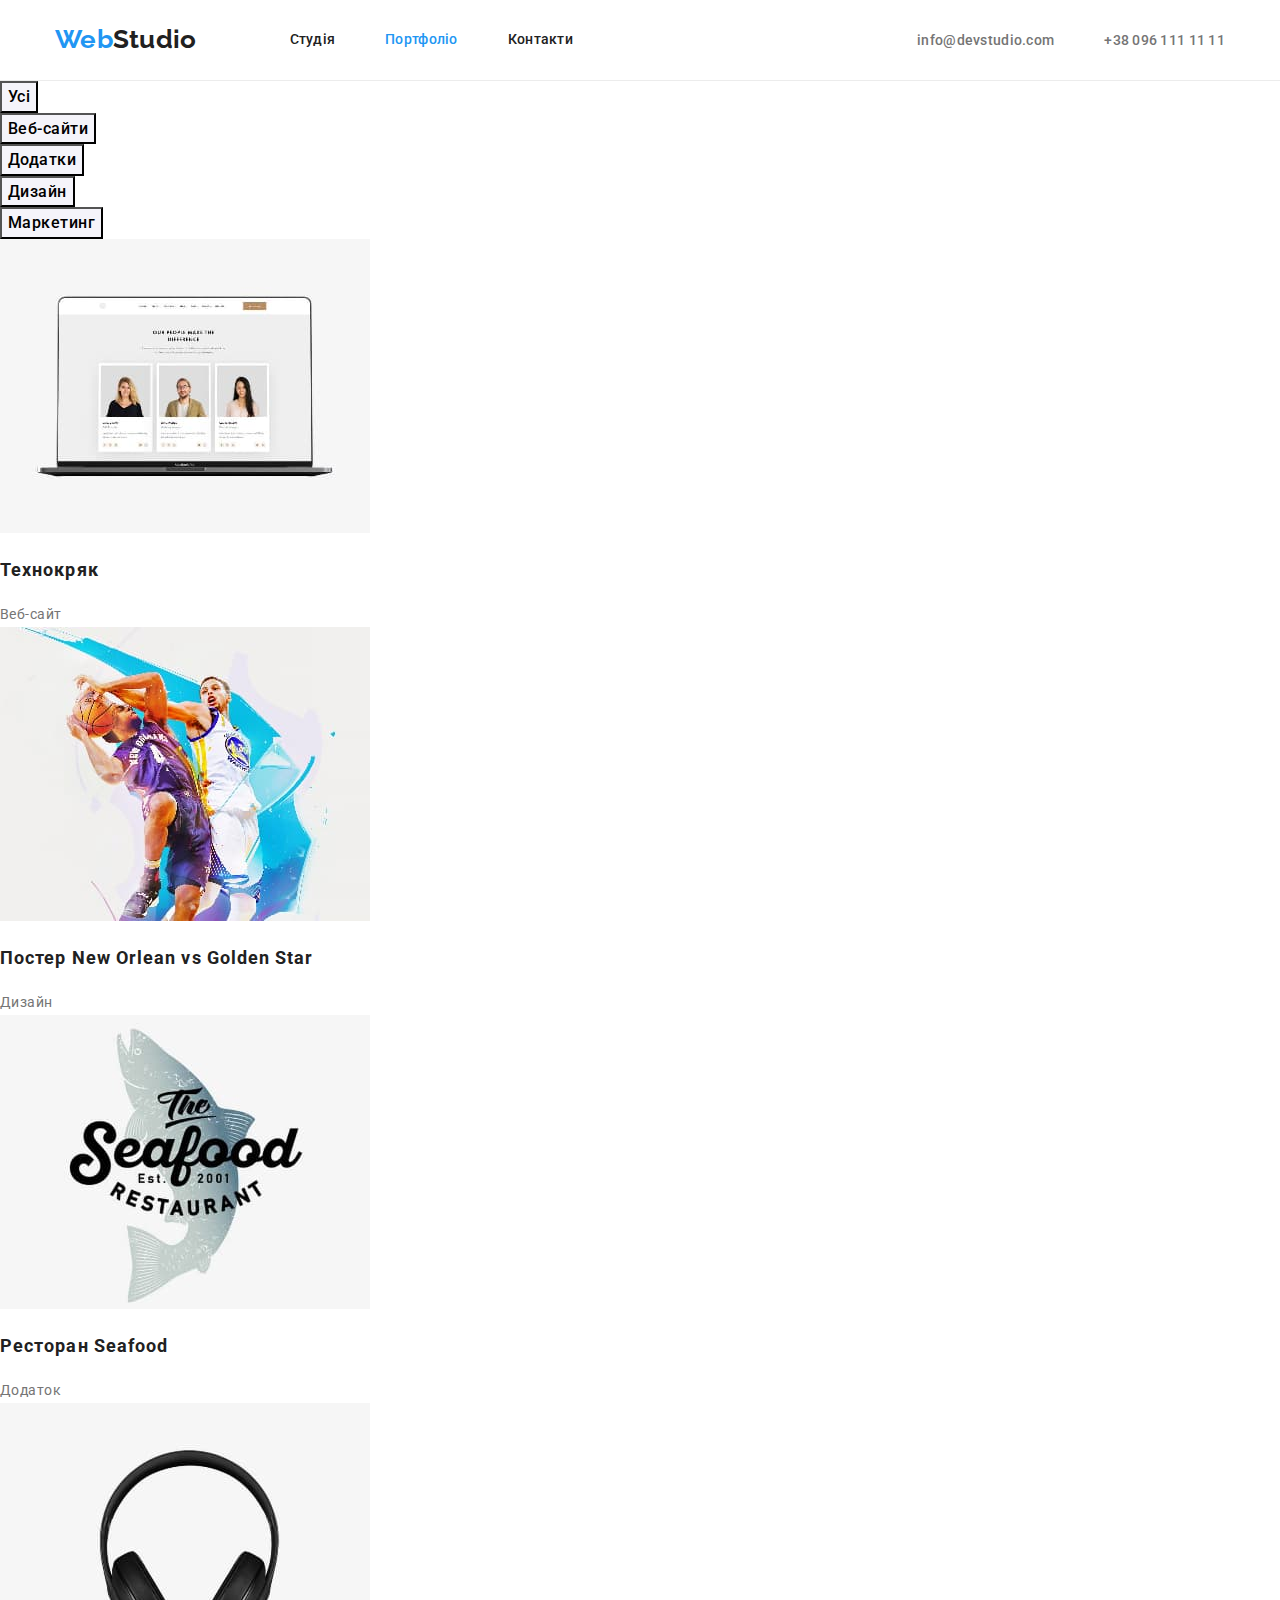
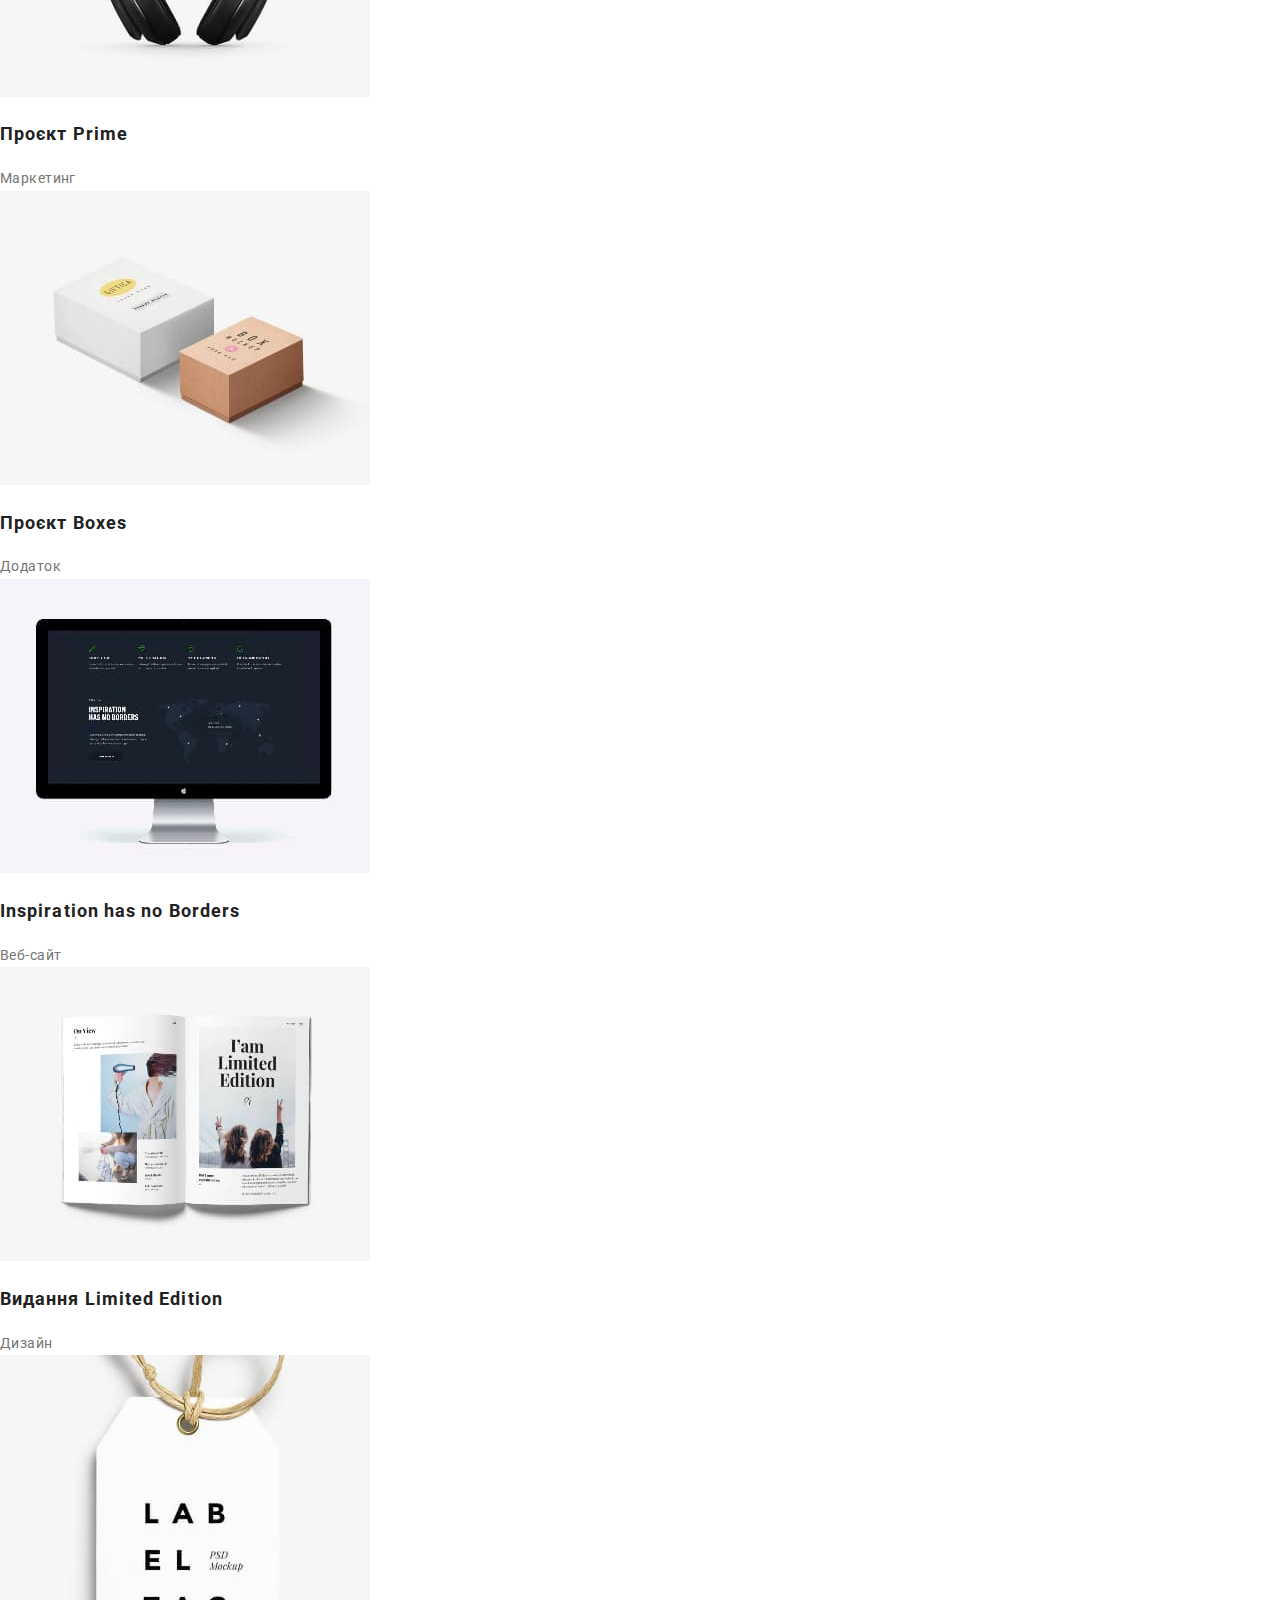
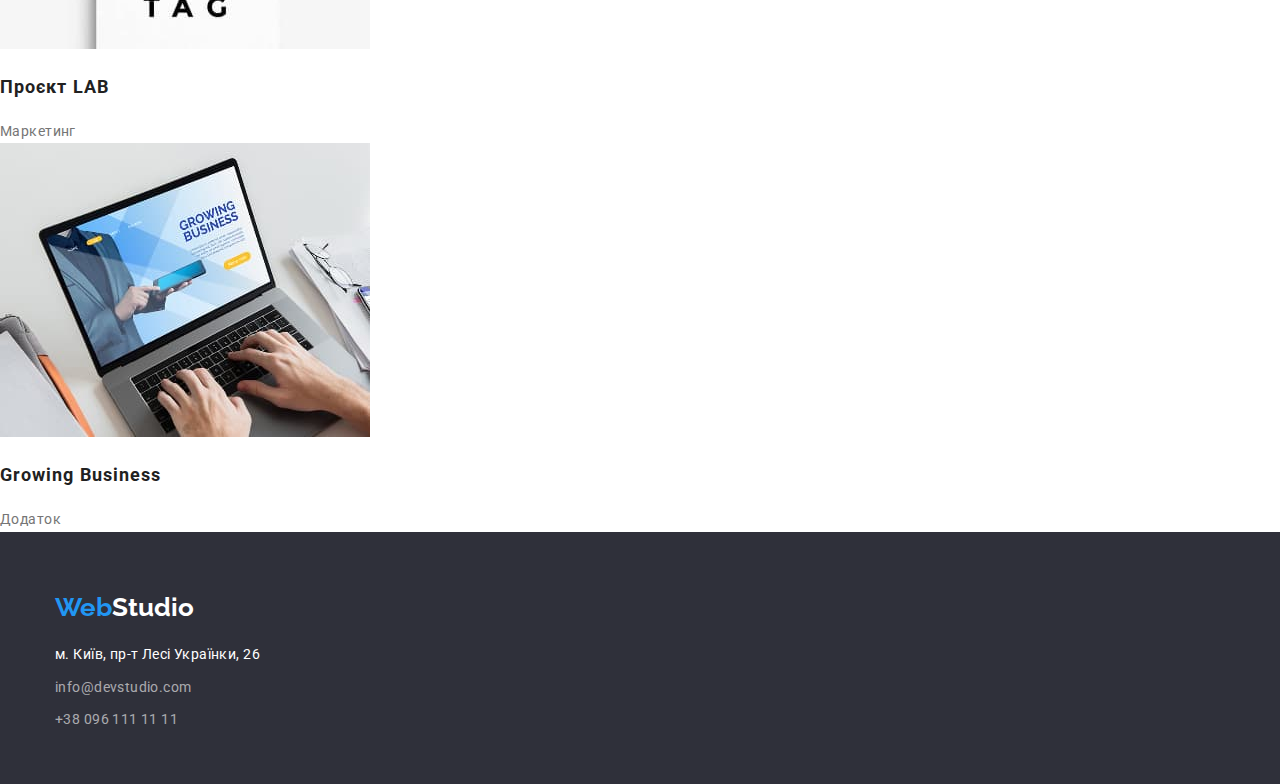
==== commit b2197871: "#4" ====
--- a/portfolio.html
+++ b/portfolio.html
@@ -133,17 +133,21 @@
 
     <footer class="footer">
 
-        <a href="/" class="logo link"><span class="footer__art">Web</span><span class="footer__secart">Studio</span></a>
+        <div class="container">
+            <a href="/" class="logo logo__item link"><span class="footer__art">Web</span><span
+                    class="footer__secart">Studio</span></a>
 
-        <address class="address">
-            <ul class="address__book list">
-                <li> <a href="" class="address__nav link"> м. Київ, пр-т Лесі Українки, 26 </a> </li>
+            <address class="address">
+                <ul class="address__book list">
+                    <li class="item"> <a href="" class="address__nav link"> м. Київ, пр-т Лесі Українки, 26 </a> </li>
 
-                <li> <a href="mailto:info@devstudio.com" class="address__link link">info@devstudio.com</a> </li>
+                    <li class="item"> <a href="mailto:info@devstudio.com"
+                            class="address__link link">info@devstudio.com</a> </li>
 
-                <li> <a href="tel:+380961111111" class="address__tel link">+38 096 111 11 11</a> </li>
-            </ul>
-        </address>
+                    <li class="item"> <a href="tel:+380961111111" class="address__tel link">+38 096 111 11 11</a> </li>
+                </ul>
+            </address>
+        </div>
 
     </footer>
 
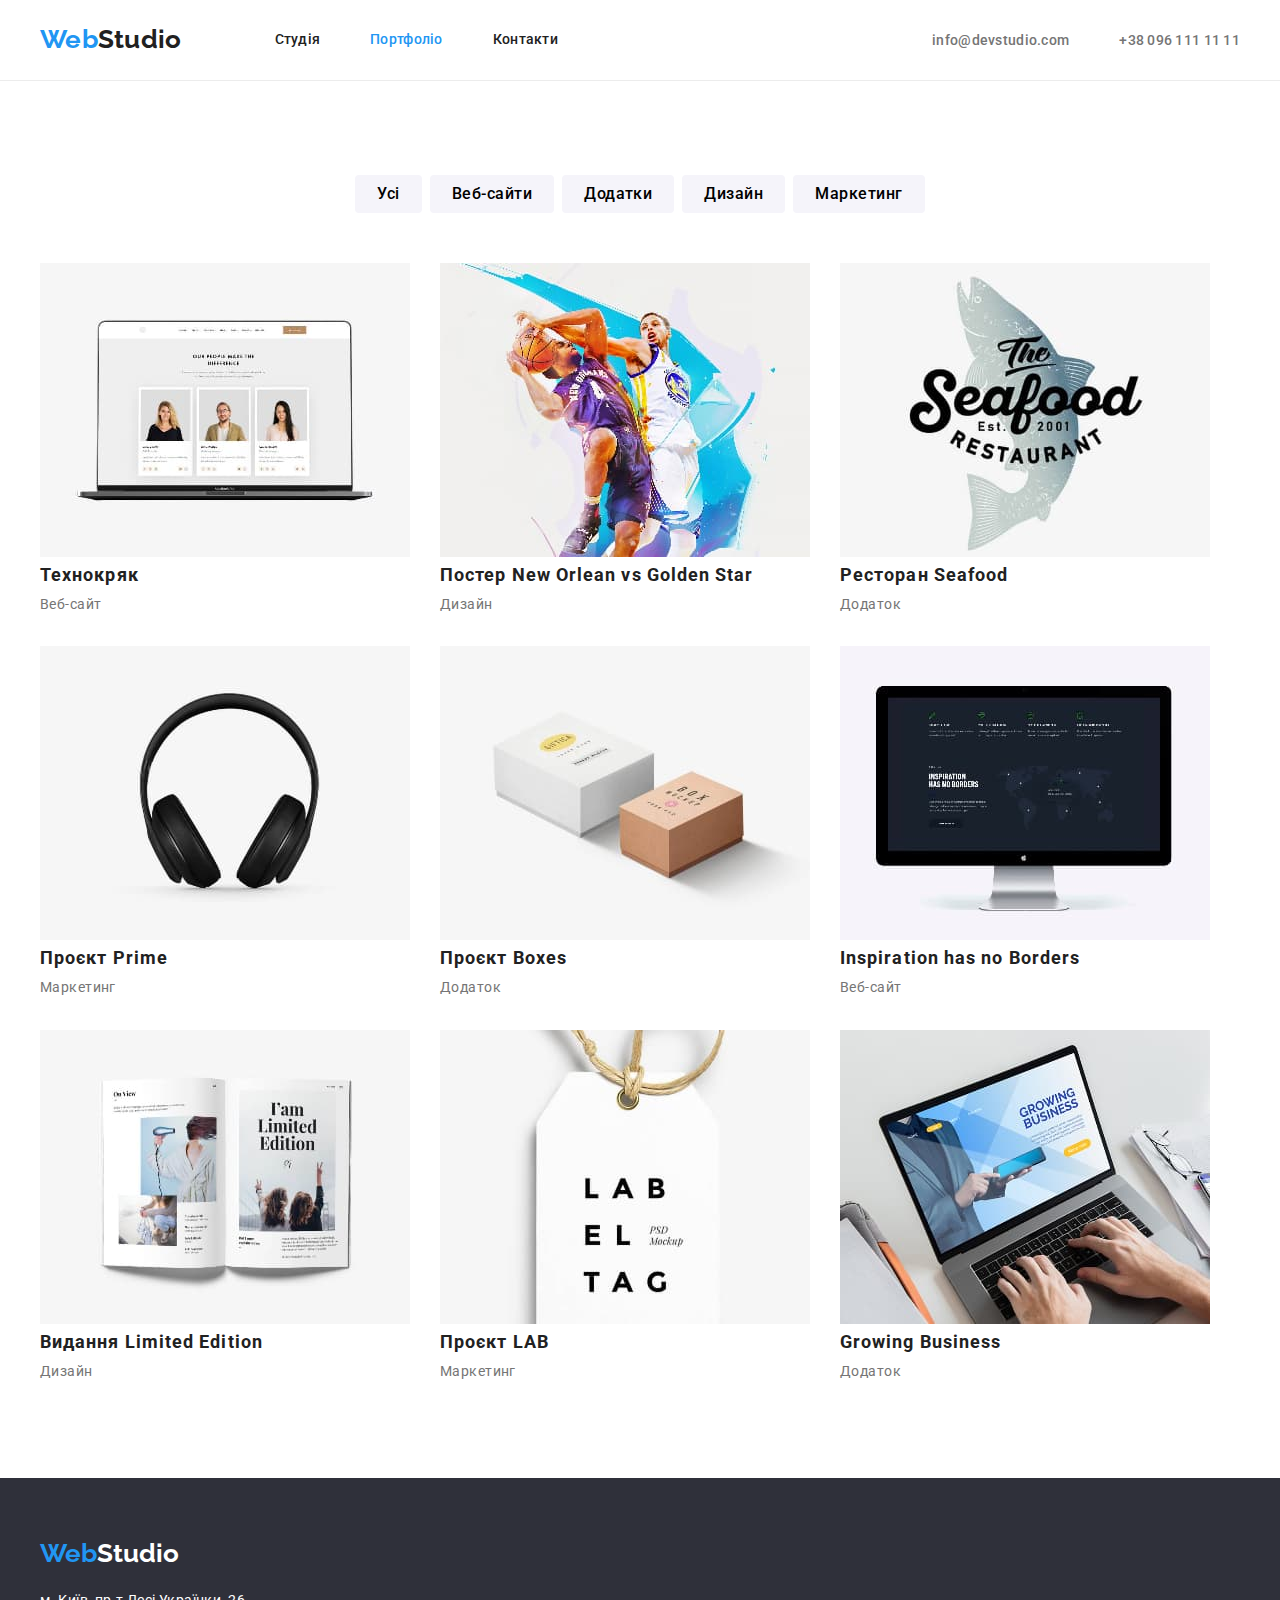
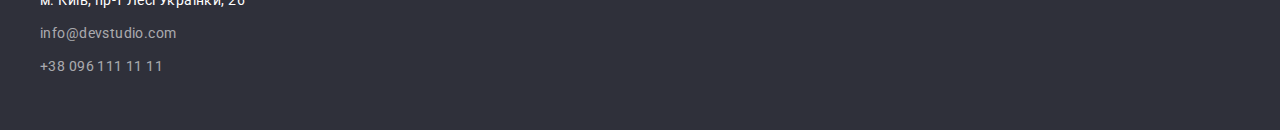
==== commit 36a06f05: "#5" ====
--- a/portfolio.html
+++ b/portfolio.html
@@ -50,81 +50,107 @@
 
         <section class="section">
 
-            <h1 class="section__tittle section__none">Портфоліо</h1>
+            <div class="container">
 
-            <ul class="buttons list">
-                <li> <button type="button" class="button">Усі</button> </li>
-                <li> <button type="button" class="button">Веб-сайти</button> </li>
-                <li> <button type="button" class="button">Додатки</button> </li>
-                <li> <button type="button" class="button">Дизайн</button> </li>
-                <li> <button type="button" class="button">Маркетинг</button> </li>
-            </ul>
+                <h1 class="section__tittle section__none">Портфоліо</h1>
 
-            <ul class="portfolio list">
-                <li class="portfolio__example">
-                    <a href="" class="link">
-                        <img src="./images/portfolio1.jpg" alt="WebSite" width="370" height="294">
-                        <h2 class="portfolio__tittle">Технокряк</h2>
-                        <p class="text">Веб-сайт</p>
-                    </a>
-                </li>
-                <li class="portfolio__example">
-                    <a href="" class="link">
-                        <img src="./images/portfolio2.jpg" alt="WebSite" width="370" height="294">
-                        <h2 class="portfolio__tittle">Постер New Orlean vs Golden Star</h2>
-                        <p class="text">Дизайн</p>
-                    </a>
-                </li>
-                <li class="portfolio__example">
-                    <a href="" class="link">
-                        <img src="./images/portfolio3.jpg" alt="WebSite" width="370" height="294">
-                        <h2 class="portfolio__tittle">Ресторан Seafood</h2>
-                        <p class="text">Додаток</p>
-                    </a>
-                </li>
-                <li class="portfolio__example">
-                    <a href="" class="link">
-                        <img src="./images/portfolio4.jpg" alt="WebSite" width="370" height="294">
-                        <h2 class="portfolio__tittle">Проєкт Prime</h2>
-                        <p class="text">Маркетинг</p>
-                    </a>
-                </li>
-                <li class="portfolio__example">
-                    <a href="" class="link">
-                        <img src="./images/portfolio5.jpg" alt="WebSite" width="370" height="294">
-                        <h2 class="portfolio__tittle">Проєкт Boxes</h2>
-                        <p class="text">Додаток</p>
-                    </a>
-                </li>
-                <li class="portfolio__example">
-                    <a href="" class="link">
-                        <img src="./images/portfolio6.jpg" alt="WebSite" width="370" height="294">
-                        <h2 class="portfolio__tittle">Inspiration has no Borders</h2>
-                        <p class="text">Веб-сайт</p>
-                    </a>
-                </li>
-                <li class="portfolio__example">
-                    <a href="" class="link">
-                        <img src="./images/portfolio7.jpg" alt="WebSite" width="370" height="294">
-                        <h2 class="portfolio__tittle">Видання Limited Edition</h2>
-                        <p class="text">Дизайн</p>
-                    </a>
-                </li>
-                <li class="portfolio__example">
-                    <a href="" class="link">
-                        <img src="./images/portfolio8.jpg" alt="WebSite" width="370" height="294">
-                        <h2 class="portfolio__tittle">Проєкт LAB</h2>
-                        <p class="text">Маркетинг</p>
-                    </a>
-                </li>
-                <li class="portfolio__example">
-                    <a href="" class="link">
-                        <img src="./images/portfolio9.jpg" alt="WebSite" width="370" height="294">
-                        <h2 class="portfolio__tittle">Growing Business</h2>
-                        <p class="text">Додаток</p>
-                    </a>
-                </li>
-            </ul>
+                <ul class="buttons list">
+                    <li class="item"> <button type="button" class="button">Усі</button> </li>
+                    <li class="item"> <button type="button" class="button">Веб-сайти</button> </li>
+                    <li class="item"> <button type="button" class="button">Додатки</button> </li>
+                    <li class="item"> <button type="button" class="button">Дизайн</button> </li>
+                    <li class="item"> <button type="button" class="button">Маркетинг</button> </li>
+                </ul>
+
+            </div>
+
+            <div class="container">
+
+                <ul class="portfolio list">
+                    <li class="portfolio__example item">
+                        <a href="" class="link">
+                            <img src="./images/portfolio1.jpg" alt="WebSite" width="370" height="294">
+                            <div class="portfolio__item">
+                                <h2 class="portfolio__tittle">Технокряк</h2>
+                                <p class="text">Веб-сайт</p>
+                            </div>
+                        </a>
+                    </li>
+                    <li class="portfolio__example item">
+                        <a href="" class="link">
+                            <img src="./images/portfolio2.jpg" alt="WebSite" width="370" height="294">
+                            <div class="portfolio__item">
+                                <h2 class="portfolio__tittle">Постер New Orlean vs Golden Star</h2>
+                                <p class="text">Дизайн</p>
+                            </div>
+                        </a>
+                    </li>
+                    <li class="portfolio__example item">
+                        <a href="" class="link">
+                            <img src="./images/portfolio3.jpg" alt="WebSite" width="370" height="294">
+                            <div class="portfolio__item">
+                                <h2 class="portfolio__tittle">Ресторан Seafood</h2>
+                                <p class="text">Додаток</p>
+                            </div>
+                        </a>
+                    </li>
+                    <li class="portfolio__example item">
+                        <a href="" class="link">
+                            <img src="./images/portfolio4.jpg" alt="WebSite" width="370" height="294">
+                            <div class="portfolio__item">
+                                <h2 class="portfolio__tittle">Проєкт Prime</h2>
+                                <p class="text">Маркетинг</p>
+                            </div>
+                        </a>
+                    </li>
+                    <li class="portfolio__example item">
+                        <a href="" class="link">
+                            <img src="./images/portfolio5.jpg" alt="WebSite" width="370" height="294">
+                            <div class="portfolio__item">
+                                <h2 class="portfolio__tittle">Проєкт Boxes</h2>
+                                <p class="text">Додаток</p>
+                            </div>
+                        </a>
+                    </li>
+                    <li class="portfolio__example item">
+                        <a href="" class="link">
+                            <img src="./images/portfolio6.jpg" alt="WebSite" width="370" height="294">
+                            <div class="portfolio__item">
+                                <h2 class="portfolio__tittle">Inspiration has no Borders</h2>
+                                <p class="text">Веб-сайт</p>
+                            </div>
+                        </a>
+                    </li>
+                    <li class="portfolio__example item">
+                        <a href="" class="link">
+                            <img src="./images/portfolio7.jpg" alt="WebSite" width="370" height="294">
+                            <div class="portfolio__item">
+                                <h2 class="portfolio__tittle">Видання Limited Edition</h2>
+                                <p class="text">Дизайн</p>
+                            </div>
+                        </a>
+                    </li>
+                    <li class="portfolio__example item">
+                        <a href="" class="link">
+                            <img src="./images/portfolio8.jpg" alt="WebSite" width="370" height="294">
+                            <div class="portfolio__item">
+                                <h2 class="portfolio__tittle">Проєкт LAB</h2>
+                                <p class="text">Маркетинг</p>
+                            </div>
+                        </a>
+                    </li>
+                    <li class="portfolio__example item">
+                        <a href="" class="link">
+                            <img src="./images/portfolio9.jpg" alt="WebSite" width="370" height="294">
+                            <div class="portfolio__item">
+                                <h2 class="portfolio__tittle">Growing Business</h2>
+                                <p class="text">Додаток</p>
+                            </div>
+                        </a>
+                    </li>
+                </ul>
+
+            </div>
 
         </section>
 
--- a/css/styles.css
+++ b/css/styles.css
@@ -20,6 +20,11 @@
     color: var(--main-text-color);
 }
 
+img {
+    display: block;
+    width: 100%;
+}
+
 .link {
     text-decoration: none;
 }
@@ -33,7 +38,7 @@
 /* Container */
 
 .container {
-    width: 1170px;
+    width: 1200px;
     padding-left: 15px;
     padding-right: 15px;
     margin: 0 auto;
@@ -88,9 +93,19 @@
 
 }
 
-.buttons {}
+.buttons {
+    display: flex;
+    justify-content: center;
+
+    margin-top: 94px;
+    margin-bottom: 50px;
+}
+
+
 
 .button {
+    padding: 6px 22px;
+    /* margin-right: 10px; */
 
     font-weight: 500;
     font-size: 16px;
@@ -100,6 +115,12 @@
 
     text-align: center;
     cursor: pointer;
+    border: none;
+    border-radius: 4px;
+}
+
+.item:not(:last-child) {
+    margin-right: 8px;
 }
 
 .button:hover,
@@ -306,6 +327,7 @@
     margin-bottom: 94px;
 
     background-color: var(--white-text-color);
+    border-radius: 0px 0px 4px 4px;
 }
 
 .team__person:not(:first-child) {
@@ -338,11 +360,32 @@
 
 /* Portfolio */
 
-.portfolio {}
-
-.portfolio__example {}
+.portfolio {
+    display: flex;
+    flex-wrap: wrap;
+
+    margin-bottom: 94px;
+}
+
+.portfolio .portfolio__example {
+    margin-right: 0;
+    width: 370px;
+}
+
+.portfolio__example:not(:nth-child(3n)) {
+    margin-right: 30px;
+}
+
+.portfolio__example:not(:nth-last-child(-n+3)) {
+    margin-bottom: 30px;
+}
+
+.portfolio__item {}
 
 .portfolio__tittle {
+
+    margin-top: 0;
+    margin-bottom: 0;
     font-weight: 700;
     font-size: 18px;
     line-height: 2;
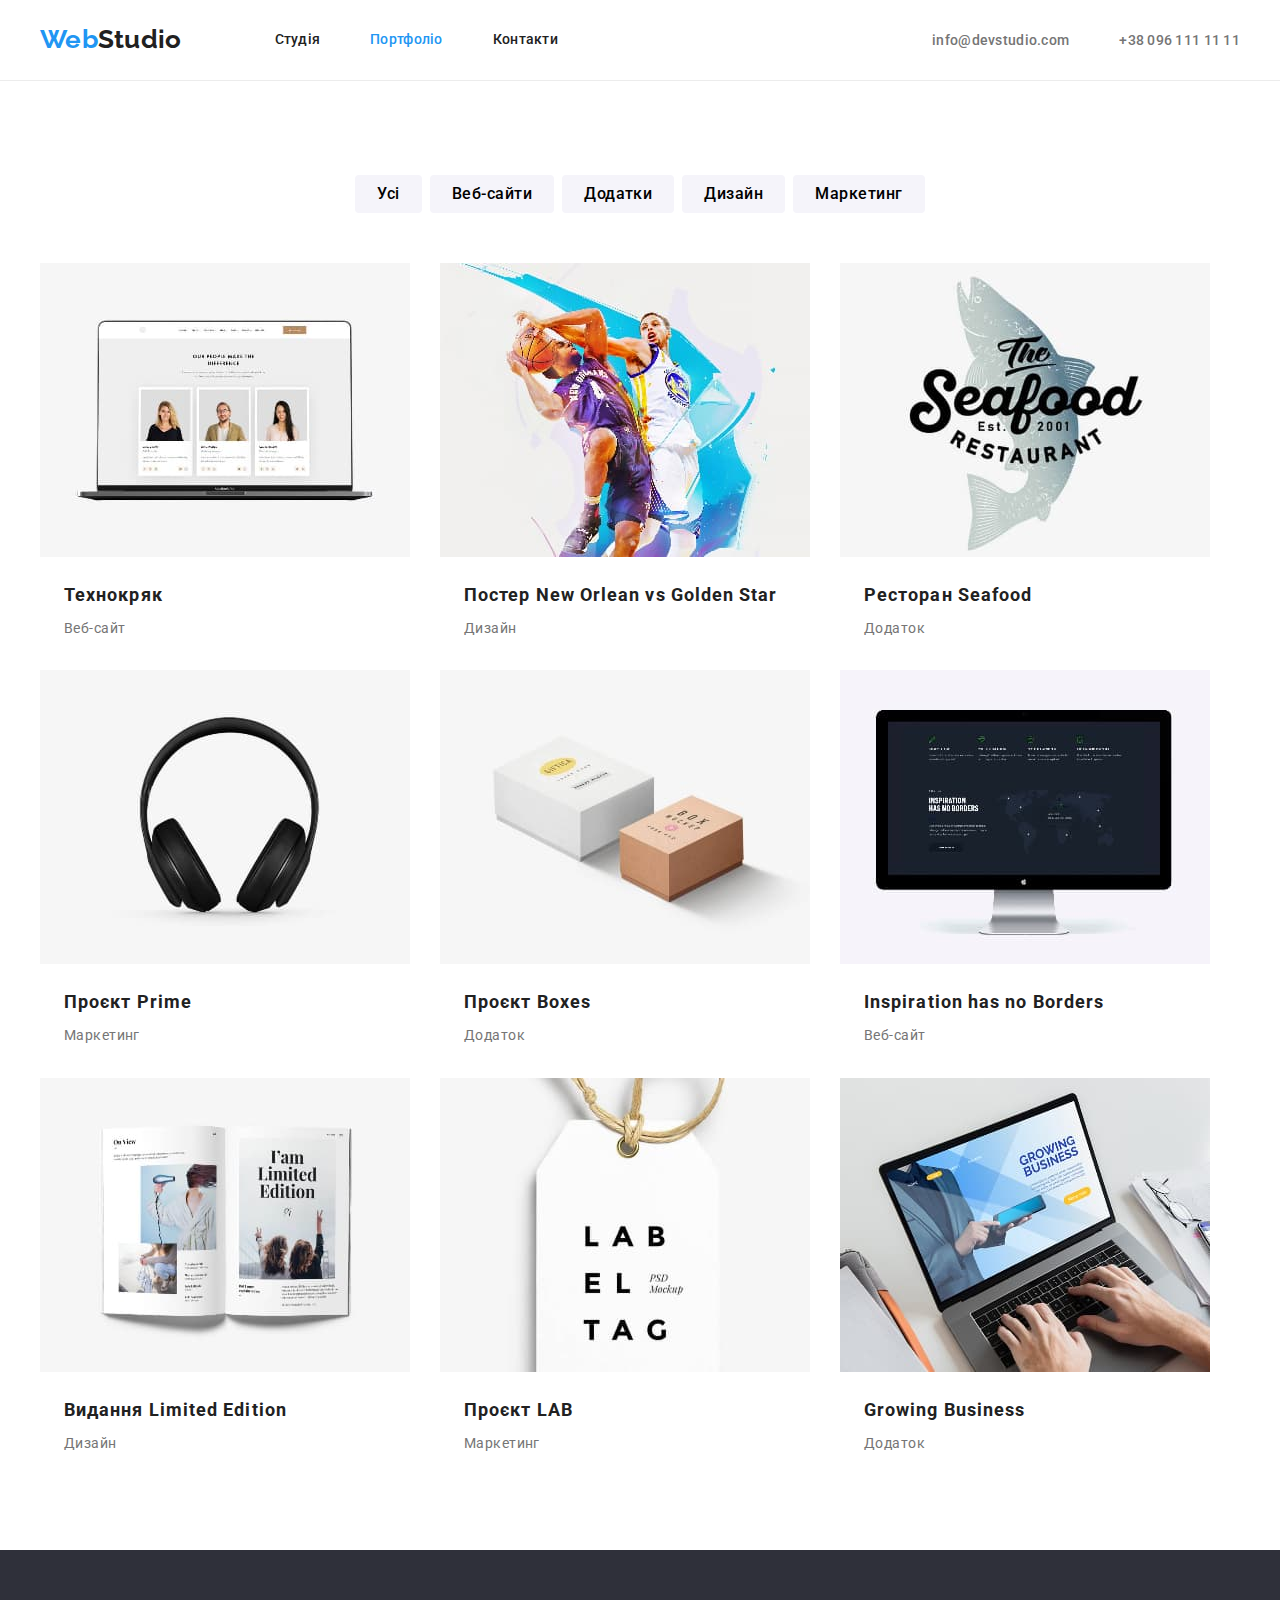
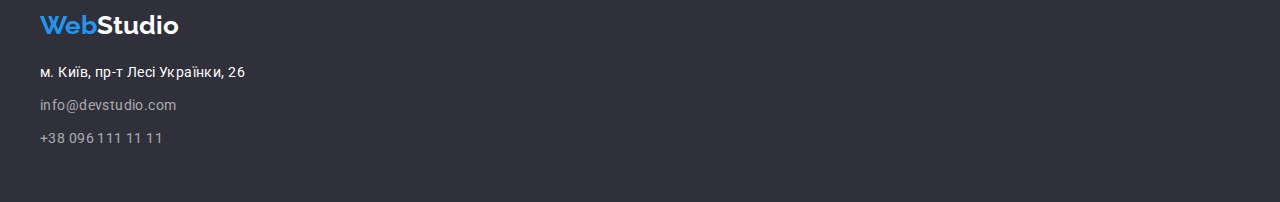
==== commit ab9b7cd3: "#7" ====
--- a/portfolio.html
+++ b/portfolio.html
@@ -27,7 +27,7 @@
         <div class="container page__header">
             <nav class="header__nav">
 
-                <a href="/" class="logo link"><span class="article">Web</span>Studio</a>
+                <a href="./index.html" class="logo link"><span class="article">Web</span>Studio</a>
 
                 <ul class="menu list">
                     <li class="item"><a href="./index.html" class="menu__nav link">Студія</a></li>
@@ -160,7 +160,7 @@
     <footer class="footer">
 
         <div class="container">
-            <a href="/" class="logo logo__item link"><span class="footer__art">Web</span><span
+            <a href="./index.html" class="logo logo__item link"><span class="footer__art">Web</span><span
                     class="footer__secart">Studio</span></a>
 
             <address class="address">
--- a/css/styles.css
+++ b/css/styles.css
@@ -380,12 +380,17 @@
     margin-bottom: 30px;
 }
 
-.portfolio__item {}
+.portfolio__item {
+    /* padding-left: 24px;
+    padding-right: 24px; */
+    margin-left: 24px;
+    margin-right: 24px;
+}
 
 .portfolio__tittle {
 
-    margin-top: 0;
-    margin-bottom: 0;
+    margin-top: 20px;
+    margin-bottom: 4px;
     font-weight: 700;
     font-size: 18px;
     line-height: 2;
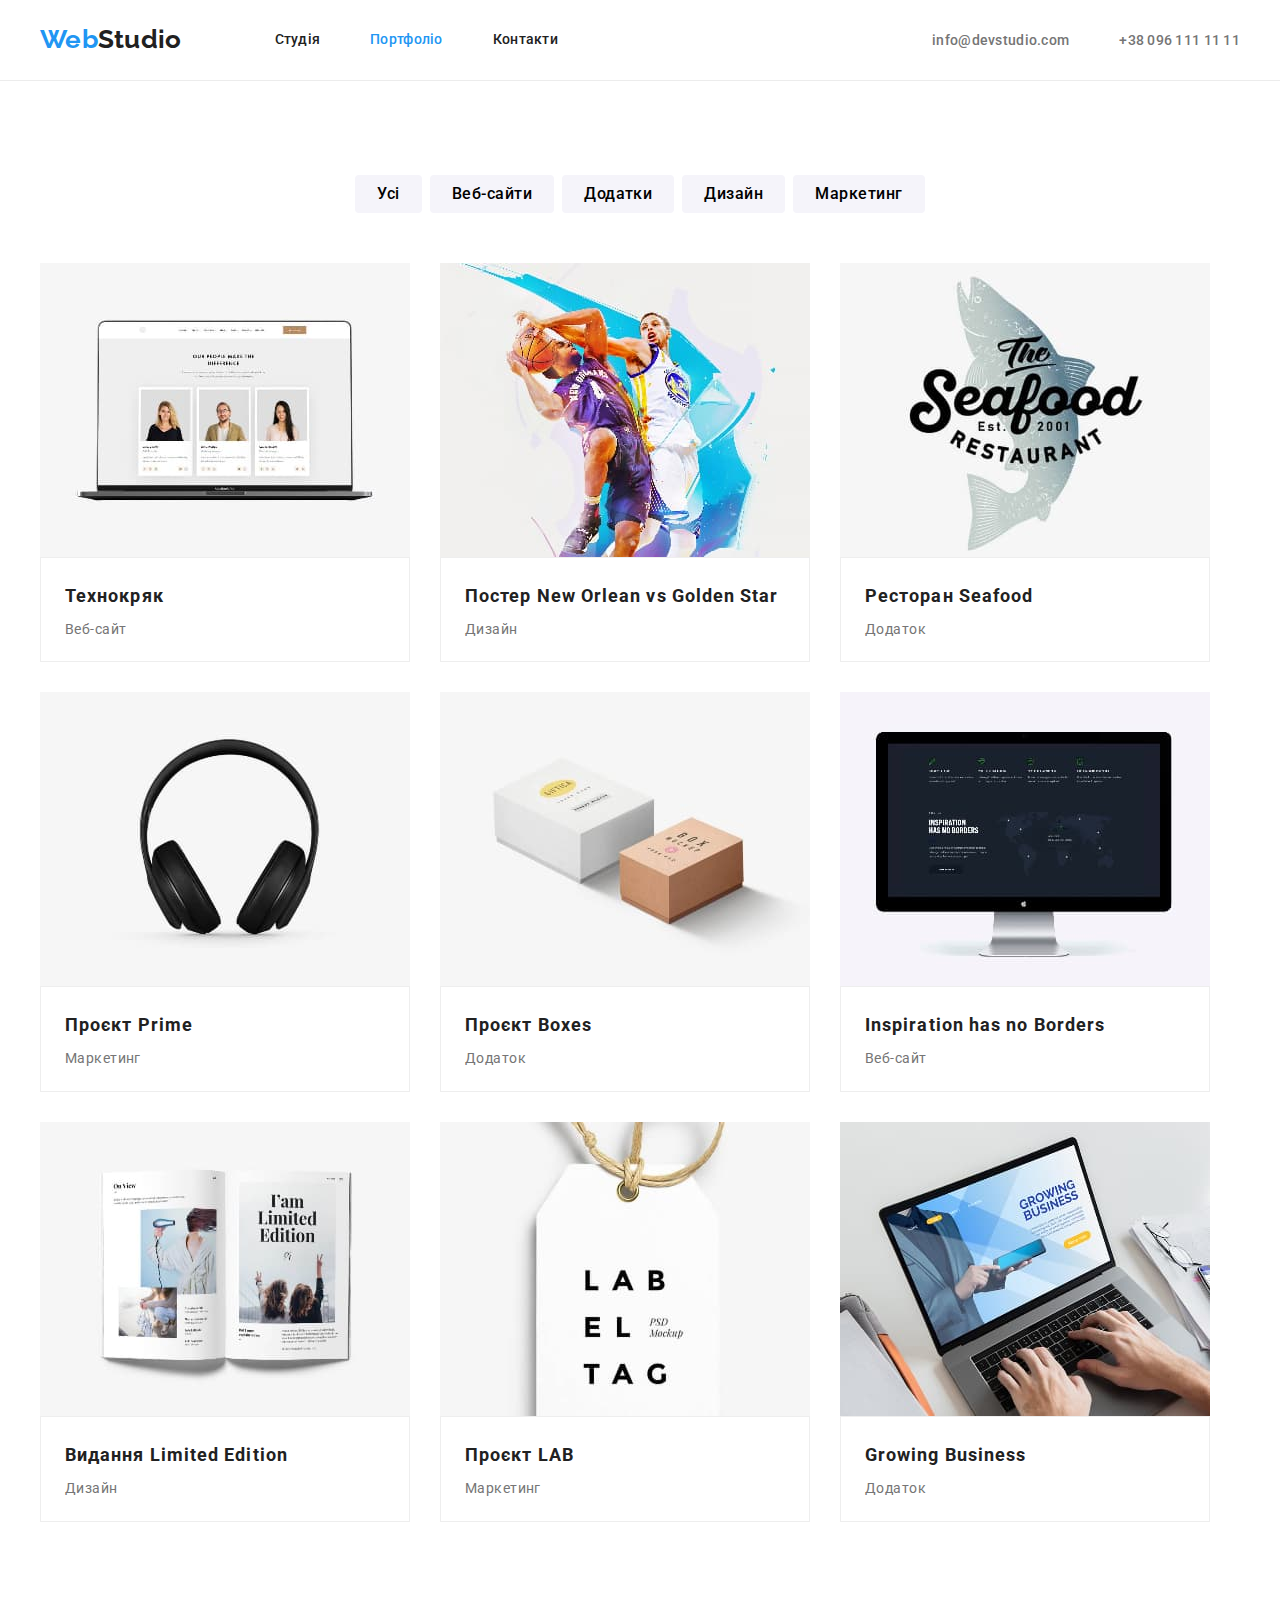
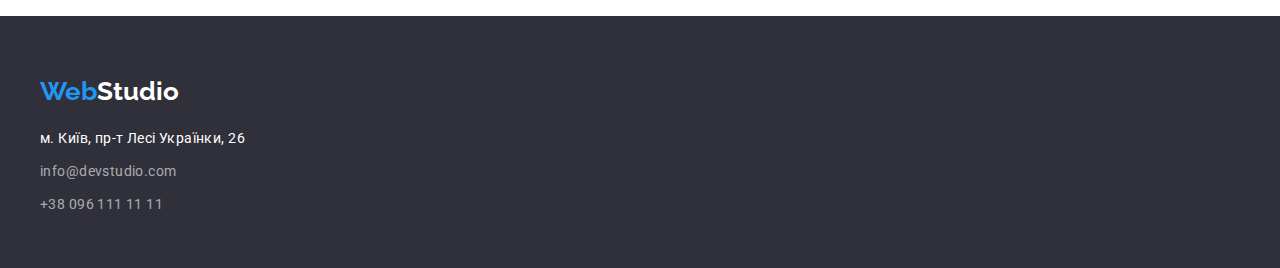
==== commit d4609ef7: "#8" ====
--- a/portfolio.html
+++ b/portfolio.html
@@ -72,7 +72,7 @@
                             <img src="./images/portfolio1.jpg" alt="WebSite" width="370" height="294">
                             <div class="portfolio__item">
                                 <h2 class="portfolio__tittle">Технокряк</h2>
-                                <p class="text">Веб-сайт</p>
+                                <p class="portfolio__text text">Веб-сайт</p>
                             </div>
                         </a>
                     </li>
@@ -81,7 +81,7 @@
                             <img src="./images/portfolio2.jpg" alt="WebSite" width="370" height="294">
                             <div class="portfolio__item">
                                 <h2 class="portfolio__tittle">Постер New Orlean vs Golden Star</h2>
-                                <p class="text">Дизайн</p>
+                                <p class="portfolio__text text">Дизайн</p>
                             </div>
                         </a>
                     </li>
@@ -90,7 +90,7 @@
                             <img src="./images/portfolio3.jpg" alt="WebSite" width="370" height="294">
                             <div class="portfolio__item">
                                 <h2 class="portfolio__tittle">Ресторан Seafood</h2>
-                                <p class="text">Додаток</p>
+                                <p class="portfolio__text text">Додаток</p>
                             </div>
                         </a>
                     </li>
@@ -99,7 +99,7 @@
                             <img src="./images/portfolio4.jpg" alt="WebSite" width="370" height="294">
                             <div class="portfolio__item">
                                 <h2 class="portfolio__tittle">Проєкт Prime</h2>
-                                <p class="text">Маркетинг</p>
+                                <p class="portfolio__text text">Маркетинг</p>
                             </div>
                         </a>
                     </li>
@@ -108,7 +108,7 @@
                             <img src="./images/portfolio5.jpg" alt="WebSite" width="370" height="294">
                             <div class="portfolio__item">
                                 <h2 class="portfolio__tittle">Проєкт Boxes</h2>
-                                <p class="text">Додаток</p>
+                                <p class="portfolio__text text">Додаток</p>
                             </div>
                         </a>
                     </li>
@@ -117,7 +117,7 @@
                             <img src="./images/portfolio6.jpg" alt="WebSite" width="370" height="294">
                             <div class="portfolio__item">
                                 <h2 class="portfolio__tittle">Inspiration has no Borders</h2>
-                                <p class="text">Веб-сайт</p>
+                                <p class="portfolio__text text">Веб-сайт</p>
                             </div>
                         </a>
                     </li>
@@ -126,7 +126,7 @@
                             <img src="./images/portfolio7.jpg" alt="WebSite" width="370" height="294">
                             <div class="portfolio__item">
                                 <h2 class="portfolio__tittle">Видання Limited Edition</h2>
-                                <p class="text">Дизайн</p>
+                                <p class="portfolio__text text">Дизайн</p>
                             </div>
                         </a>
                     </li>
@@ -135,7 +135,7 @@
                             <img src="./images/portfolio8.jpg" alt="WebSite" width="370" height="294">
                             <div class="portfolio__item">
                                 <h2 class="portfolio__tittle">Проєкт LAB</h2>
-                                <p class="text">Маркетинг</p>
+                                <p class="portfolio__text text">Маркетинг</p>
                             </div>
                         </a>
                     </li>
@@ -144,7 +144,7 @@
                             <img src="./images/portfolio9.jpg" alt="WebSite" width="370" height="294">
                             <div class="portfolio__item">
                                 <h2 class="portfolio__tittle">Growing Business</h2>
-                                <p class="text">Додаток</p>
+                                <p class="portfolio__text text">Додаток</p>
                             </div>
                         </a>
                     </li>
--- a/css/styles.css
+++ b/css/styles.css
@@ -7,6 +7,7 @@
     --background-team: #F5F4FA;
     --footer-text-color: rgba(255, 255, 255, 0.6);
     --background-button: #F5F4FA;
+    --portfolio-border-color: #EEEEEE;
 }
 
 *,
@@ -105,7 +106,6 @@
 
 .button {
     padding: 6px 22px;
-    /* margin-right: 10px; */
 
     font-weight: 500;
     font-size: 16px;
@@ -132,7 +132,6 @@
 /* Header */
 
 .header {
-    height: 80px;
     border-bottom: 1px solid #ECECEC;
 }
 
@@ -211,7 +210,6 @@
 /* Main */
 
 .main {
-    height: 600px;
     margin-bottom: 94px;
     text-align: center;
     background-color: var(--background-color);
@@ -268,7 +266,6 @@
 .features {
     margin: 0;
     padding-left: 0;
-    height: 98px;
 
     display: flex;
     justify-content: space-between;
@@ -381,10 +378,9 @@
 }
 
 .portfolio__item {
-    /* padding-left: 24px;
-    padding-right: 24px; */
-    margin-left: 24px;
-    margin-right: 24px;
+    padding-left: 24px;
+    padding-right: 24px;
+    border: 1px solid var(--portfolio-border-color);
 }
 
 .portfolio__tittle {
@@ -399,6 +395,10 @@
     color: var(--main-color);
 }
 
+.portfolio__text {
+    margin-bottom: 20px;
+}
+
 /* Footer */
 
 .footer {
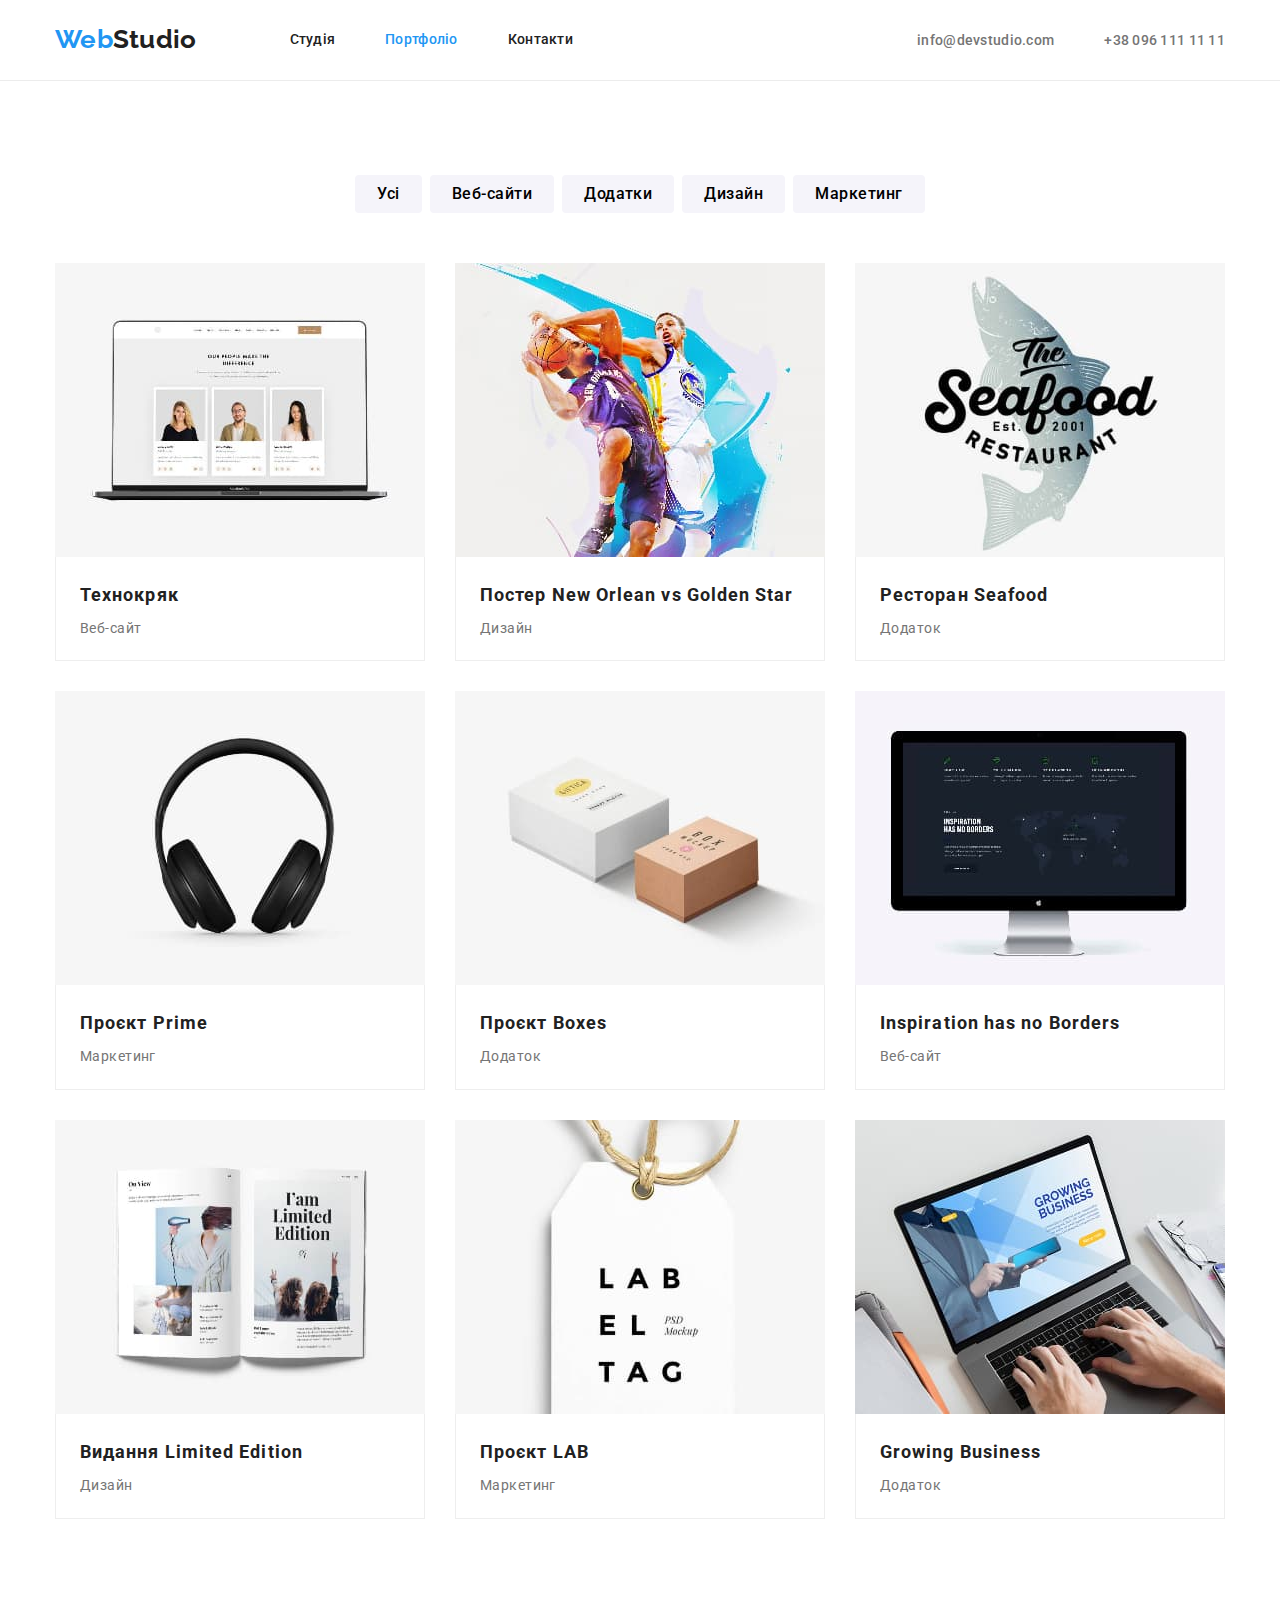
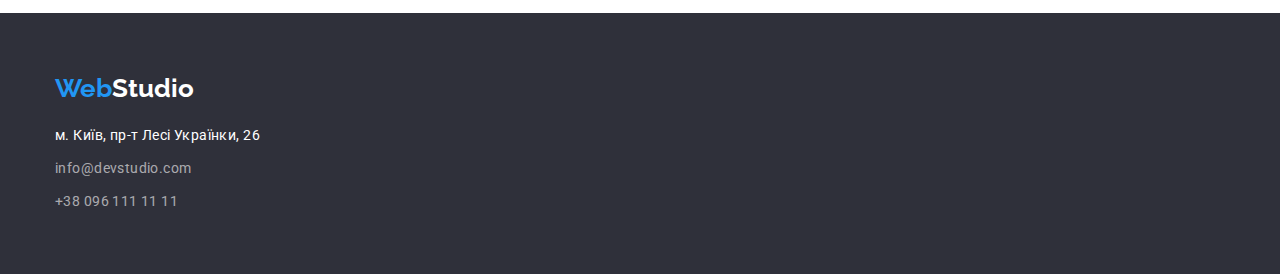
==== commit e9ed8aae: "#9" ====
--- a/portfolio.html
+++ b/portfolio.html
@@ -62,9 +62,6 @@
                     <li class="item"> <button type="button" class="button">Маркетинг</button> </li>
                 </ul>
 
-            </div>
-
-            <div class="container">
 
                 <ul class="portfolio list">
                     <li class="portfolio__example item">
--- a/css/styles.css
+++ b/css/styles.css
@@ -10,12 +10,6 @@
     --portfolio-border-color: #EEEEEE;
 }
 
-*,
-*::before,
-*::after {
-    box-sizing: inherit;
-}
-
 body {
     font-family: 'Roboto', sans-serif;
     color: var(--main-text-color);
@@ -23,7 +17,8 @@
 
 img {
     display: block;
-    width: 100%;
+    max-width: 100%;
+    height: auto;
 }
 
 .link {
@@ -77,7 +72,6 @@
 
 .main__button {
     padding: 10px 32px;
-    margin-bottom: 200px;
 
     font-weight: 700;
     font-size: 16px;
@@ -98,7 +92,6 @@
     display: flex;
     justify-content: center;
 
-    margin-top: 94px;
     margin-bottom: 50px;
 }
 
@@ -210,7 +203,7 @@
 /* Main */
 
 .main {
-    margin-bottom: 94px;
+    padding: 200px 0;
     text-align: center;
     background-color: var(--background-color);
 }
@@ -218,7 +211,6 @@
 .main__tittle {
     margin: 0;
     margin-bottom: 30px;
-    padding-top: 200px;
 
     font-weight: 900;
     font-size: 44px;
@@ -233,20 +225,17 @@
 
 /* Section */
 
-.section {}
-
-.section:not(:last-child) {
-    margin-bottom: 94px;
+.section {
+    padding: 94px 0;
 }
 
 .section__tittle {
     margin: 0;
     margin-bottom: 50px;
-    padding-top: 20px;
 
     font-weight: 700;
     font-size: 36px;
-    line-height: 1.6;
+    line-height: 1.16;
     letter-spacing: 0.03em;
     color: var(--main-color);
 
@@ -255,6 +244,10 @@
 
 .section__none {
     display: none;
+}
+
+.section__item {
+    padding-top: 0;
 }
 
 .section__bgcolor {
@@ -297,7 +290,6 @@
     padding-left: 0;
 
     display: flex;
-    justify-content: space-between;
 }
 
 .projects__example {}
@@ -316,13 +308,7 @@
     justify-content: space-between;
 }
 
-.team__tittle {
-    padding-top: 94px;
-}
-
 .team__person {
-    margin-bottom: 94px;
-
     background-color: var(--white-text-color);
     border-radius: 0px 0px 4px 4px;
 }
@@ -331,11 +317,10 @@
     margin-left: 30px;
 }
 
-.person__img {
-    margin-bottom: 30px;
-}
+.person__img {}
 
 .person__item {
+    padding: 30px 0;
     text-align: center;
 }
 
@@ -351,17 +336,11 @@
     color: var(--main-color);
 }
 
-.inform {
-    margin-bottom: 30px;
-}
-
 /* Portfolio */
 
 .portfolio {
     display: flex;
     flex-wrap: wrap;
-
-    margin-bottom: 94px;
 }
 
 .portfolio .portfolio__example {
@@ -378,14 +357,14 @@
 }
 
 .portfolio__item {
-    padding-left: 24px;
-    padding-right: 24px;
-    border: 1px solid var(--portfolio-border-color);
+    padding: 20px 24px;
+    border-left: 1px solid var(--portfolio-border-color);
+    border-right: 1px solid var(--portfolio-border-color);
+    border-bottom: 1px solid var(--portfolio-border-color);
 }
 
 .portfolio__tittle {
-
-    margin-top: 20px;
+    margin-top: 0;
     margin-bottom: 4px;
     font-weight: 700;
     font-size: 18px;
@@ -395,14 +374,12 @@
     color: var(--main-color);
 }
 
-.portfolio__text {
-    margin-bottom: 20px;
-}
+.portfolio__text {}
 
 /* Footer */
 
 .footer {
-    height: 252px;
+    padding: 60px 0;
     background-color: var(--background-color);
 }
 
@@ -412,8 +389,7 @@
 
 .logo__item {
     display: block;
-    padding-top: 60px;
-    padding-bottom: 20px;
+    margin-bottom: 20px;
 }
 
 /* Address */
